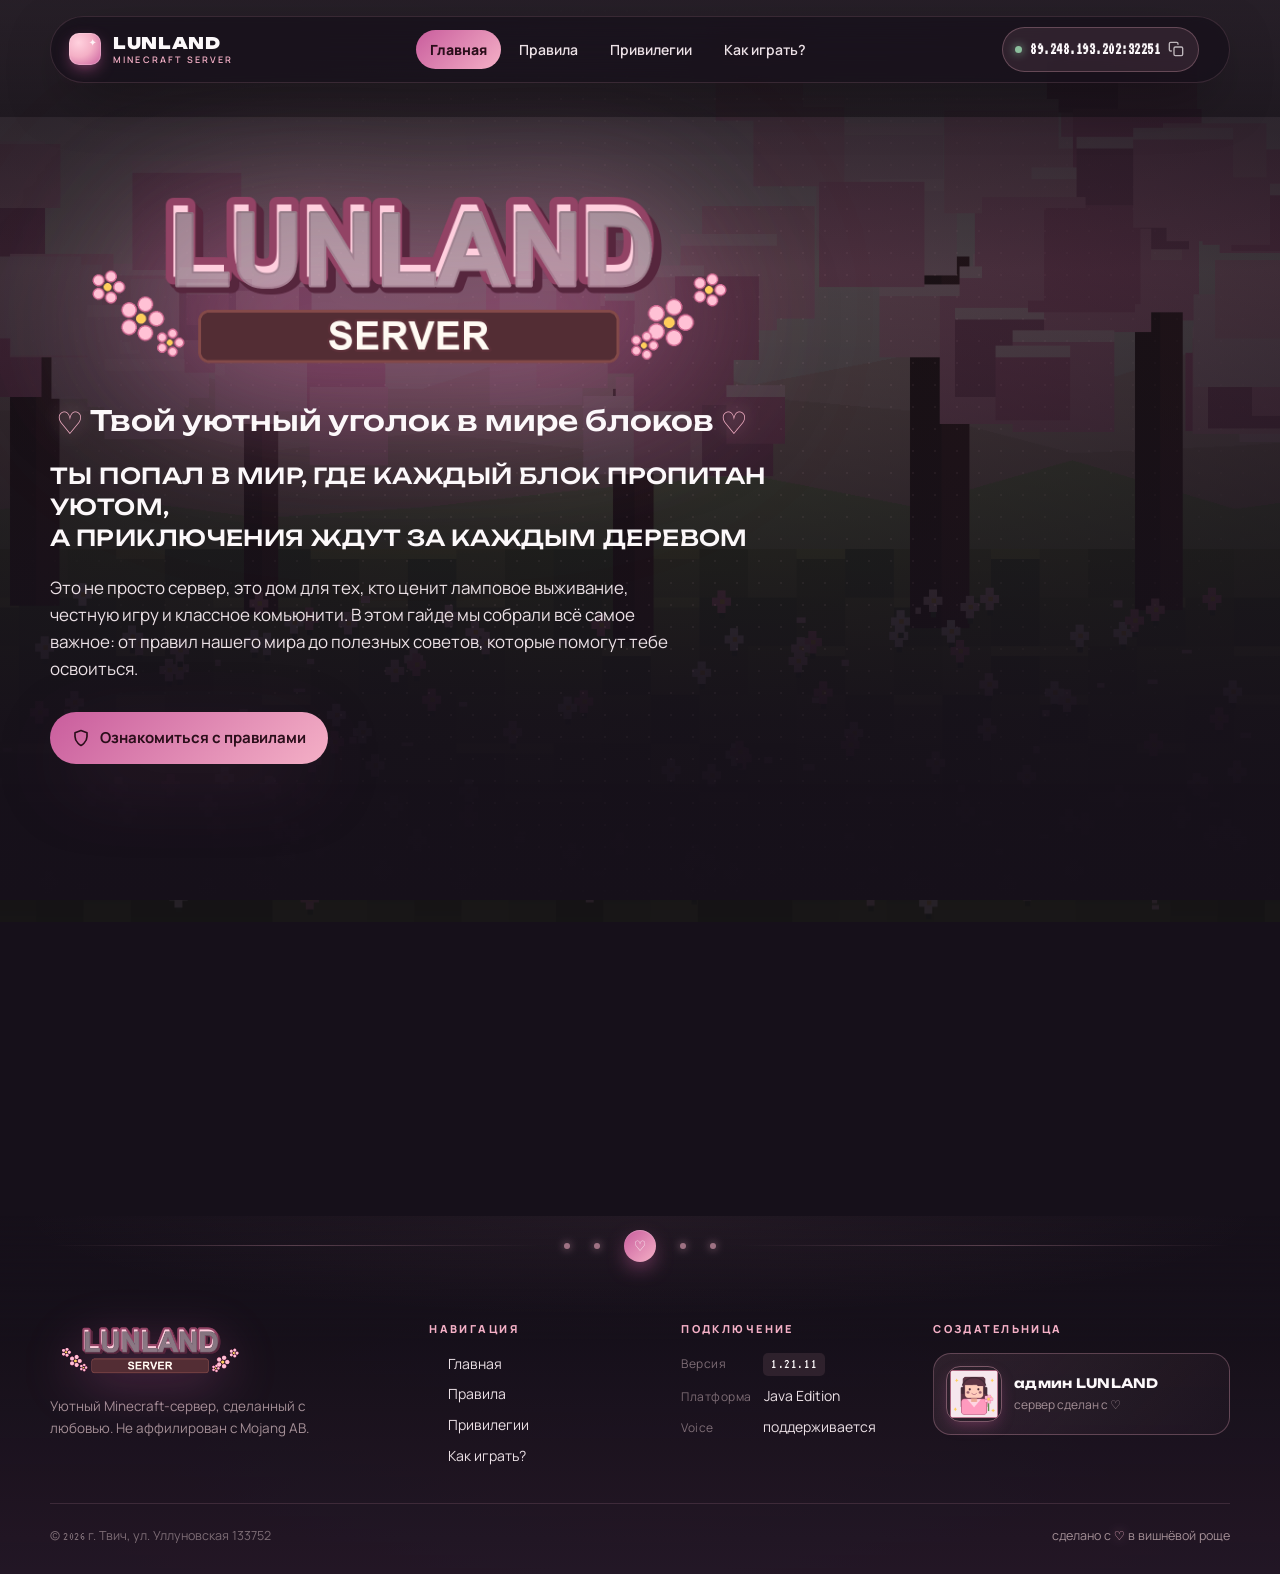
==== index.html @ 80e6e3f9 "Initial commit: LUNLAND landing (cozy cherry-grove redesign) 4 pages with verbatim text from https:/" ====
<!doctype html>
<html lang="ru">
<head>
  <meta charset="utf-8" />
  <meta name="viewport" content="width=device-width, initial-scale=1, viewport-fit=cover" />
  <meta name="theme-color" content="#16101a" />
  <title>LUNLAND — твой уютный уголок в мире блоков</title>
  <meta name="description" content="LUNLAND MINECRAFT SERVER. Ламповое выживание, IP 89.248.193.202:32251, стоимость проходки 99 руб/мес." />

  <link rel="preconnect" href="https://fonts.googleapis.com" />
  <link rel="preconnect" href="https://fonts.gstatic.com" crossorigin />
  <link href="https://fonts.googleapis.com/css2?family=Manrope:wght@400;500;600;700;800&family=Unbounded:wght@500;700;900&family=VT323&display=swap" rel="stylesheet" />
  <link rel="icon" type="image/png" href="./assets/logo.png" />
  <link rel="stylesheet" href="./styles.css" />
</head>

<body class="page-home">
  <div class="bg-decor" aria-hidden="true">
    <span class="glow glow-1"></span>
    <span class="glow glow-2"></span>
    <span class="glow glow-3"></span>
  </div>
  <div class="petals" id="petals" aria-hidden="true"></div>

  <header class="site-header" data-header>
    <a class="brand" href="./index.html" aria-label="LUNLAND">
      <span class="brand-mark"></span>
      <span class="brand-word">LUNLAND<small>minecraft server</small></span>
    </a>

    <nav class="main-nav" data-nav>
      <a href="./index.html" class="is-active">Главная</a>
      <a href="./rules.html">Правила</a>
      <a href="./privileges.html">Привилегии</a>
      <a href="./kak-zajti.html">Как играть?</a>
    </nav>

    <button class="header-ip" type="button" data-copy-ip aria-label="Скопировать IP">
      <span class="dot"></span>
      <span class="ip-text">89.248.193.202:32251</span>
      <svg viewBox="0 0 24 24" width="16" height="16" fill="none" stroke="currentColor" stroke-width="2" stroke-linecap="round" stroke-linejoin="round"><rect x="9" y="9" width="13" height="13" rx="2"/><path d="M5 15H4a2 2 0 0 1-2-2V4a2 2 0 0 1 2-2h9a2 2 0 0 1 2 2v1"/></svg>
    </button>

    <button class="menu-toggle" type="button" data-menu-toggle aria-label="Меню" aria-expanded="false">
      <svg viewBox="0 0 24 24" width="22" height="22" fill="none" stroke="currentColor" stroke-width="2" stroke-linecap="round"><path d="M4 7h16M4 12h16M4 17h16"/></svg>
    </button>
  </header>

  <main>
    <section class="hero">
      <div class="hero-bg" aria-hidden="true">
        <img src="./assets/hero-cherry.png" alt="" />
        <div class="hero-vignette"></div>
      </div>

      <div class="hero-content">
        <h1 class="hero-title reveal">
          <img src="./assets/logo.png" alt="LUNLAND MINECRAFT SERVER" class="logo-art" />
          <span class="sr-only">LUNLAND MINECRAFT SERVER</span>
        </h1>

        <p class="hero-tagline reveal" data-delay="120">
          <span class="heart">♡</span>Твой уютный уголок в мире блоков<span class="heart">♡</span>
        </p>

        <p class="hero-claim reveal" data-delay="200">
          Ты попал в мир, где каждый блок пропитан уютом,<br />
          а приключения ждут за каждым деревом
        </p>

        <p class="hero-lead reveal" data-delay="280">
          Это не просто сервер, это дом для тех, кто ценит ламповое выживание,
          честную игру и классное комьюнити. В этом гайде мы собрали всё самое важное:
          от правил нашего мира до полезных советов, которые помогут тебе освоиться.
        </p>

        <div class="hero-actions reveal" data-delay="360">
          <a class="btn btn-primary" href="./rules.html">
            <svg viewBox="0 0 24 24" width="18" height="18" fill="none" stroke="currentColor" stroke-width="2.2" stroke-linecap="round" stroke-linejoin="round"><path d="M12 22s8-4 8-12V5l-8-3-8 3v5c0 8 8 12 8 12z"/></svg>
            <span>Ознакомиться с правилами</span>
          </a>
        </div>
      </div>

    </section>

    <section class="strip-section" id="strip">
      <div class="server-strip reveal">
        <article class="online-cell">
          <span class="strip-label"><span class="status-dot"></span>Сейчас онлайн</span>
          <strong><span data-online class="pixel">—</span><em> / 80</em></strong>
        </article>
        <article>
          <span class="strip-label">Версия</span>
          <strong class="pixel">1.21.11</strong>
        </article>
        <article>
          <span class="strip-label">Стоимость проходки</span>
          <strong><span class="pixel">99 руб</span><em> / мес.</em></strong>
        </article>
        <article>
          <span class="strip-label">Voice-chat</span>
          <strong>поддерживается</strong>
        </article>
      </div>
    </section>
  </main>

  <footer class="site-footer rich-footer">
    <div class="footer-divider" aria-hidden="true">
      <span class="petal-dot"></span>
      <span class="petal-dot"></span>
      <span class="petal-dot middle">♡</span>
      <span class="petal-dot"></span>
      <span class="petal-dot"></span>
    </div>
    <div class="footer-grid-cozy">
      <div class="footer-col-brand">
        <img src="./assets/logo.png" alt="LUNLAND" class="footer-logo" />
        <p class="footer-tagline">Уютный Minecraft-сервер, сделанный с любовью. Не аффилирован с Mojang AB.</p>
      </div>

      <div class="footer-col">
        <h4>Навигация</h4>
        <ul>
          <li><a href="./index.html">Главная</a></li>
          <li><a href="./rules.html">Правила</a></li>
          <li><a href="./privileges.html">Привилегии</a></li>
          <li><a href="./kak-zajti.html">Как играть?</a></li>
        </ul>
      </div>

      <div class="footer-col">
        <h4>Подключение</h4>
        <ul>
          <li><span>Версия</span> <code class="pixel">1.21.11</code></li>
          <li><span>Платформа</span> Java Edition</li>
          <li><span>Voice</span> поддерживается</li>
        </ul>
      </div>

      <div class="footer-col footer-col-credits">
        <h4>Создательница</h4>
        <div class="creator-card">
          <img src="./assets/admin-avatar.png" alt="" />
          <div>
            <strong>админ LUNLAND</strong>
            <em>сервер сделан с ♡</em>
          </div>
        </div>
      </div>
    </div>

    <div class="footer-bottom-cozy">
      <span>© <span class="pixel">2026</span> г. Твич, ул. Уллуновская 133752</span>
      <span class="footer-tag">сделано с <span class="heart">♡</span> в&nbsp;вишнёвой&nbsp;роще</span>
    </div>
  </footer>

  <div class="toast" role="status" aria-live="polite" data-toast>
    <span class="toast-ico">♡</span>
    <span class="toast-text">IP скопирован — приятной игры!</span>
  </div>

  <script src="./app.js" defer></script>
</body>
</html>
---- styles.css ----
/* ================================================================
   LUNLAND · cozy cherry-grove theme
   ================================================================ */

:root {
  color-scheme: dark;

  /* core surfaces */
  --bg: #16101a;
  --bg-2: #1d1622;
  --surface: #251a26;
  --surface-2: #2e1f30;
  --surface-3: #3a2738;
  --line: rgba(244, 176, 198, 0.14);
  --line-strong: rgba(244, 176, 198, 0.28);

  /* pinks */
  --pink: #f4b0c6;        /* cherry leaf */
  --pink-soft: #ffd1de;
  --pink-glow: #ffb7d5;
  --pink-deep: #c95d9d;   /* CTA */
  --pink-deep-2: #a64880;
  --wine: #5b2a3a;        /* dark contrast outlines */
  --wine-2: #3d1c28;

  /* accents */
  --gold: #e4be85;
  --mint: #8cbf9d;
  --lilac: #b8a0c9;

  /* text */
  --text: #fcf8fa;
  --text-2: #ece1e6;
  --muted: #a59097;
  --muted-2: #7d6c75;

  /* radii & shadow */
  --radius: 18px;
  --radius-lg: 26px;
  --radius-pill: 999px;
  --shadow-card: 0 18px 60px -20px rgba(0, 0, 0, 0.6), 0 1px 0 rgba(255, 255, 255, 0.04) inset;
  --shadow-pink: 0 22px 80px -22px rgba(201, 93, 157, 0.55);

  /* layout */
  --content: min(1180px, calc(100vw - 40px));

  --ease: cubic-bezier(0.22, 1, 0.36, 1);
}

/* ---------- reset ---------- */
*, *::before, *::after { box-sizing: border-box; }
html, body { margin: 0; }
html { scroll-behavior: smooth; }
body {
  background: var(--bg);
  color: var(--text);
  font-family: 'Manrope', 'Inter', system-ui, -apple-system, BlinkMacSystemFont, 'Segoe UI', sans-serif;
  font-size: 16px;
  line-height: 1.55;
  -webkit-font-smoothing: antialiased;
  text-rendering: optimizeLegibility;
  overflow-x: hidden;
  min-height: 100vh;
  position: relative;
  display: flex;
  flex-direction: column;
  background-image:
    radial-gradient(900px 600px at 12% -8%, rgba(244, 176, 198, 0.12), transparent 60%),
    radial-gradient(700px 500px at 92% 8%, rgba(201, 93, 157, 0.12), transparent 60%),
    radial-gradient(900px 700px at 50% 110%, rgba(184, 160, 201, 0.10), transparent 65%);
}
body > main { flex: 1 0 auto; }
.site-footer { margin-top: auto; }
img { display: block; max-width: 100%; }
a { color: inherit; text-decoration: none; }
button { font: inherit; color: inherit; background: none; border: 0; cursor: pointer; -webkit-tap-highlight-color: transparent; }
code { font-family: 'VT323', ui-monospace, 'Cascadia Code', monospace; font-size: 1.05em; letter-spacing: 0.02em; }
ul { list-style: none; padding: 0; margin: 0; }
.sr-only { position: absolute; width: 1px; height: 1px; padding: 0; margin: -1px; overflow: hidden; clip: rect(0,0,0,0); white-space: nowrap; border: 0; }

::selection { background: var(--pink-deep); color: #fff; }

/* ---------- typography ---------- */
.pixel { font-family: 'VT323', ui-monospace, monospace; letter-spacing: 0.04em; }

h1, h2, h3, h4 {
  font-family: 'Unbounded', 'Manrope', sans-serif;
  font-weight: 700;
  letter-spacing: -0.01em;
  margin: 0;
  color: var(--text);
}
h2 { font-size: clamp(28px, 3.6vw, 46px); line-height: 1.05; }
h3 { font-size: 20px; line-height: 1.2; }
p { margin: 0; color: var(--text-2); }
.section-sub { color: var(--muted); margin-top: 12px; max-width: 60ch; }

.eyebrow {
  display: inline-flex;
  align-items: center;
  gap: 8px;
  font-size: 12px;
  font-weight: 700;
  letter-spacing: 0.18em;
  text-transform: uppercase;
  color: var(--pink);
  margin: 0 0 14px;
}
.eyebrow .dot {
  width: 7px; height: 7px; border-radius: 50%;
  background: var(--mint); box-shadow: 0 0 12px var(--mint);
}
.eyebrow strong { color: var(--text); font-weight: 800; }

.btn-link {
  display: inline-flex; align-items: center; gap: 6px;
  color: var(--pink);
  font-weight: 700;
  font-size: 14px;
  padding: 8px 0;
  border-bottom: 1px dashed transparent;
  transition: color 160ms var(--ease), border-color 160ms var(--ease);
}
.btn-link:hover { color: var(--pink-soft); border-bottom-color: var(--pink); }

/* ---------- decorative bg ---------- */
.bg-decor { position: fixed; inset: 0; z-index: -1; overflow: hidden; pointer-events: none; }

/* Petals layer — above hero-bg, decorative; doesn't block clicks */
.petals {
  position: fixed;
  inset: 0;
  z-index: 1;
  overflow: hidden;
  pointer-events: none;
}
.hero-content { position: relative; z-index: 3; }
.scroll-hint, .scroll-hint-arrow, .scroll-hint-text { display: none !important; }
.glow {
  position: absolute;
  border-radius: 50%;
  filter: blur(120px);
  opacity: 0.55;
  animation: drift 22s ease-in-out infinite;
}
.glow-1 { width: 540px; height: 540px; top: -160px; left: -120px; background: radial-gradient(circle, var(--pink-glow), transparent 60%); }
.glow-2 { width: 620px; height: 620px; top: 32%; right: -200px; background: radial-gradient(circle, var(--pink-deep), transparent 60%); animation-duration: 28s; animation-delay: -8s; }
.glow-3 { width: 700px; height: 700px; bottom: -260px; left: 30%; background: radial-gradient(circle, var(--lilac), transparent 60%); opacity: 0.42; animation-duration: 32s; animation-delay: -14s; }

@keyframes drift {
  0%, 100% { transform: translate(0, 0) scale(1); }
  50% { transform: translate(60px, -40px) scale(1.08); }
}

.petals { position: absolute; inset: 0; }
.petal {
  position: absolute;
  width: 12px; height: 12px;
  border-radius: 14px 2px 14px 2px;
  opacity: 0;
  animation: fall var(--dur, 12s) linear infinite;
  filter: drop-shadow(0 4px 6px rgba(201, 93, 157, 0.25));
  will-change: transform, opacity;
}
.petal-1 { background: linear-gradient(135deg, #ffd1de, #f4b0c6 55%, #c95d9d); }
.petal-2 { background: linear-gradient(135deg, #fff5f7, #ffd1de 55%, #f4b0c6); }
.petal-3 { background: linear-gradient(135deg, #f0e5ff, #b8a0c9 55%, #6a4882); filter: drop-shadow(0 4px 6px rgba(184, 160, 201, 0.3)); }
.petal-4 { background: linear-gradient(135deg, #ffe6f0, #ffb7d5 55%, #d44c92); }
@keyframes fall {
  0%   { transform: translate(0, -10vh) rotate(0deg); opacity: 0; }
  10%  { opacity: 0.85; }
  90%  { opacity: 0.85; }
  100% { transform: translate(var(--sway, 60px), 110vh) rotate(var(--rot, 720deg)); opacity: 0; }
}

/* === sparkle stars (floating) === */
.sparkle {
  position: absolute;
  pointer-events: none;
  color: #ffe9f0;
  text-shadow: 0 0 12px #ffb7d5, 0 0 24px rgba(255, 183, 213, 0.6);
  animation: sparkle-twinkle var(--dur, 2.4s) ease-in-out infinite;
  z-index: 1;
  opacity: 0;
  font-weight: 700;
}
@keyframes sparkle-twinkle {
  0%, 100% { opacity: 0; transform: scale(0.5) rotate(0); }
  50%      { opacity: 0.95; transform: scale(1.15) rotate(180deg); }
}

/* === heart burst (on copy IP) === */
.burst-heart {
  position: fixed;
  z-index: 200;
  pointer-events: none;
  color: var(--pink);
  text-shadow: 0 0 14px var(--pink-glow), 0 0 28px rgba(255, 183, 213, 0.5);
  animation: heart-burst 1.1s var(--ease) forwards;
  --tx: 0; --ty: 0; --rot: 0deg; --scale: 1;
  will-change: transform, opacity;
}
@keyframes heart-burst {
  0%   { transform: translate(0, 0) scale(0.3) rotate(0); opacity: 0; }
  15%  { opacity: 1; transform: translate(calc(var(--tx) * 0.15), calc(var(--ty) * 0.15)) scale(var(--scale)) rotate(calc(var(--rot) * 0.15)); }
  100% { transform: translate(var(--tx), var(--ty)) scale(calc(var(--scale) * 0.5)) rotate(var(--rot)); opacity: 0; }
}

/* ---------- shared button ---------- */
.btn {
  position: relative;
  display: inline-flex;
  align-items: center;
  gap: 10px;
  padding: 14px 22px;
  border-radius: var(--radius-pill);
  font-weight: 700;
  font-size: 15px;
  transition: transform 240ms var(--ease), background 200ms var(--ease), box-shadow 240ms var(--ease), border-color 200ms var(--ease);
  white-space: nowrap;
  isolation: isolate;
}
.btn svg { flex: 0 0 auto; }
.btn:hover { transform: translateY(-1px); }
.btn:active { transform: translateY(0); }

.btn-primary {
  background: linear-gradient(135deg, var(--pink-deep) 0%, var(--pink) 100%);
  color: #2a0e1a;
  box-shadow: var(--shadow-pink);
}
.btn-primary::after {
  content: ''; position: absolute; inset: 0; border-radius: inherit;
  background: linear-gradient(135deg, var(--pink) 0%, var(--pink-soft) 100%);
  opacity: 0; transition: opacity 240ms var(--ease); z-index: -1;
}
.btn-primary:hover::after { opacity: 1; }
.btn-primary .btn-ip {
  font-family: 'VT323', monospace;
  font-style: normal;
  color: rgba(42, 14, 26, 0.7);
  font-size: 14px;
  padding-left: 10px;
  margin-left: 4px;
  border-left: 1px solid rgba(42, 14, 26, 0.3);
}

.btn-soft {
  background: rgba(244, 176, 198, 0.10);
  border: 1px solid var(--line-strong);
  color: var(--text);
  backdrop-filter: blur(8px);
}
.btn-soft:hover { background: rgba(244, 176, 198, 0.16); border-color: var(--pink); }

.btn-ghost {
  background: rgba(255, 255, 255, 0.02);
  border: 1px solid var(--line);
  color: var(--text-2);
}
.btn-ghost:hover { border-color: var(--pink); color: var(--text); }

.btn-pill {
  display: inline-flex; align-items: center; gap: 8px;
  padding: 10px 16px;
  border-radius: var(--radius-pill);
  background: rgba(244, 176, 198, 0.12);
  border: 1px solid var(--line-strong);
  color: var(--text);
  font-weight: 700;
  font-size: 13px;
  transition: all 200ms var(--ease);
}
.btn-pill:hover { background: rgba(244, 176, 198, 0.2); transform: translateY(-1px); }
.btn-pill svg { color: var(--pink); }

/* ---------- header ---------- */
.site-header {
  position: fixed;
  top: 16px; left: 50%; transform: translateX(-50%);
  z-index: 50;
  width: calc(100vw - 32px);
  max-width: var(--content);
  display: grid;
  grid-template-columns: auto 1fr auto auto;
  align-items: center;
  gap: 18px;
  padding: 10px 12px 10px 18px;
  background: rgba(22, 16, 26, 0.72);
  border: 1px solid var(--line);
  border-radius: var(--radius-pill);
  backdrop-filter: blur(18px) saturate(140%);
  box-shadow: 0 20px 60px -20px rgba(0, 0, 0, 0.6);
}
.brand {
  display: flex; align-items: center; gap: 12px;
  min-height: 40px;
}
.brand-mark {
  width: 32px; height: 32px; border-radius: 10px;
  background:
    radial-gradient(circle at 30% 30%, var(--pink-soft) 0%, var(--pink) 45%, var(--pink-deep) 100%);
  box-shadow: 0 6px 18px -6px var(--pink-deep), inset 0 0 0 1px rgba(255, 255, 255, 0.2);
  position: relative;
}
.brand-mark::after {
  content: '✦'; position: absolute; top: 2px; right: 4px;
  font-size: 10px; color: rgba(255, 255, 255, 0.85);
}
.brand-word {
  display: flex; flex-direction: column; line-height: 1;
  font-family: 'Unbounded', sans-serif;
  font-weight: 900;
  font-size: 16px;
  letter-spacing: 0.04em;
}
.brand-word small {
  font-family: 'Manrope', sans-serif;
  font-weight: 600;
  font-size: 9px;
  letter-spacing: 0.24em;
  text-transform: uppercase;
  color: var(--pink);
  margin-top: 4px;
}

.main-nav {
  display: flex; align-items: center; justify-content: center;
  gap: 4px;
}
.main-nav a {
  padding: 9px 14px;
  font-size: 14px;
  font-weight: 600;
  color: var(--text-2);
  border-radius: var(--radius-pill);
  transition: all 160ms var(--ease);
  position: relative;
}
.main-nav a:hover { color: var(--text); background: rgba(244, 176, 198, 0.10); }

.header-ip {
  display: inline-flex; align-items: center; gap: 8px;
  padding: 9px 14px 9px 12px;
  border-radius: var(--radius-pill);
  background: rgba(244, 176, 198, 0.10);
  border: 1px solid var(--line-strong);
  font-size: 13px;
  font-weight: 700;
  color: var(--text);
  transition: all 180ms var(--ease);
}
.header-ip:hover { background: rgba(244, 176, 198, 0.16); border-color: var(--pink); }
.header-ip .dot {
  width: 7px; height: 7px; border-radius: 50%; background: var(--mint);
  box-shadow: 0 0 10px var(--mint);
}
.header-ip .ip-text { font-family: 'VT323', monospace; font-size: 16px; letter-spacing: 0.03em; }
.header-ip svg { opacity: 0.7; }

.menu-toggle {
  display: none;
  align-items: center; justify-content: center;
  width: 40px; height: 40px;
  border-radius: 50%;
  background: rgba(244, 176, 198, 0.10);
  border: 1px solid var(--line-strong);
  color: var(--text);
}

/* ---------- hero ---------- */
.hero {
  position: relative;
  padding: 132px 0 80px;
  min-height: max(640px, 78vh);
  display: flex; align-items: center;
  overflow: hidden;
}
body.page-home .hero { min-height: 100vh; padding-bottom: 110px; }

/* server-strip pulled out into its own section on home */
.strip-section {
  width: var(--content);
  margin: 0 auto;
  padding: 60px 0 80px;
}
.strip-section .server-strip { margin-top: 0; }

/* scroll hint at hero bottom (home only) */
.scroll-hint {
  position: absolute;
  bottom: 28px; left: 50%; transform: translateX(-50%);
  display: inline-flex; flex-direction: column; align-items: center; gap: 8px;
  color: var(--pink-soft);
  font-size: 11px;
  font-weight: 700;
  letter-spacing: 0.22em;
  text-transform: uppercase;
  text-shadow: 0 0 12px rgba(255, 183, 213, 0.5);
  opacity: 0.85;
  animation: scroll-hint-pulse 2.4s ease-in-out infinite;
  z-index: 3;
  text-decoration: none;
  transition: opacity 200ms var(--ease), transform 200ms var(--ease);
}
.scroll-hint:hover { opacity: 1; transform: translateX(-50%) translateY(-2px); }
.scroll-hint .heart { color: var(--pink); }
.scroll-hint-arrow {
  display: inline-flex; align-items: center; justify-content: center;
  width: 32px; height: 32px;
  border-radius: 50%;
  background: rgba(244, 176, 198, 0.12);
  border: 1px solid var(--line-strong);
  backdrop-filter: blur(8px);
  animation: scroll-bounce 1.6s ease-in-out infinite;
}
@keyframes scroll-hint-pulse {
  0%, 100% { opacity: 0.7; }
  50% { opacity: 1; }
}
@keyframes scroll-bounce {
  0%, 100% { transform: translateY(0); }
  50% { transform: translateY(6px); }
}
.hero-bg {
  position: absolute;
  inset: 0;
  z-index: 0;
}
.hero-bg img {
  width: 100%; height: 100%; object-fit: cover;
  filter: saturate(1.1) brightness(0.45) blur(0.5px);
  transform: scale(1.08);
}
.hero-vignette {
  position: absolute; inset: 0;
  background:
    linear-gradient(180deg, rgba(22, 16, 26, 0.55) 0%, rgba(22, 16, 26, 0.2) 30%, rgba(22, 16, 26, 0.9) 80%, var(--bg) 100%),
    radial-gradient(70% 50% at 50% 50%, transparent 0%, rgba(22, 16, 26, 0.55) 100%);
}
.hero::after {
  content: '';
  position: absolute; inset: 0;
  background-image: radial-gradient(circle, rgba(255, 209, 222, 0.16) 1px, transparent 1px);
  background-size: 22px 22px;
  opacity: 0.35;
  pointer-events: none;
  mask-image: radial-gradient(ellipse at center, black 30%, transparent 75%);
  -webkit-mask-image: radial-gradient(ellipse at center, black 30%, transparent 75%);
}
.hero-content {
  position: relative; z-index: 1;
  margin: 0 auto;
  width: var(--content);
  display: flex; flex-direction: column;
  align-items: flex-start;
}

.hero .eyebrow {
  background: rgba(22, 16, 26, 0.6);
  border: 1px solid var(--line-strong);
  padding: 8px 14px;
  border-radius: var(--radius-pill);
  backdrop-filter: blur(8px);
}

.hero-title {
  margin: 12px 0 0;
  max-width: 800px;
}
.logo-art {
  width: clamp(280px, 56vw, 720px);
  height: auto;
  filter: drop-shadow(0 30px 60px rgba(201, 93, 157, 0.55)) drop-shadow(0 0 80px rgba(255, 183, 213, 0.25));
  animation: logo-float 6s ease-in-out infinite;
}
@keyframes logo-float {
  0%, 100% { transform: translateY(0) rotate(-0.4deg); }
  50% { transform: translateY(-6px) rotate(0.4deg); }
}
.hero-tagline {
  font-family: 'Unbounded', sans-serif;
  font-weight: 500;
  font-size: clamp(18px, 2.4vw, 28px);
  color: var(--text);
  margin-top: 8px;
  letter-spacing: 0;
  line-height: 1.3;
}
.hero-tagline .heart { display: inline-block; margin: 0 6px; vertical-align: middle; }
.hero-tagline .heart {
  color: var(--pink);
  font-size: 1.1em;
  text-shadow: 0 0 18px var(--pink-glow);
  animation: pulse-heart 2.4s ease-in-out infinite;
}
@keyframes pulse-heart {
  0%, 100% { transform: scale(1); opacity: 1; }
  50% { transform: scale(1.15); opacity: 0.85; }
}
.hero-lead {
  margin-top: 20px;
  max-width: 620px;
  font-size: 17px;
  color: var(--text-2);
  line-height: 1.6;
}

.hero-actions {
  display: flex; flex-wrap: wrap; gap: 12px;
  margin-top: 30px;
}

.server-strip {
  display: grid; grid-template-columns: repeat(4, 1fr);
  gap: 1px;
  width: 100%;
  margin-top: 40px;
  background: var(--line);
  border: 1px solid var(--line);
  border-radius: var(--radius);
  overflow: hidden;
  box-shadow: var(--shadow-card);
}
.server-strip article {
  background: rgba(22, 16, 26, 0.72);
  padding: 22px 24px;
  backdrop-filter: blur(18px);
  min-height: 100px;
}
.strip-label {
  display: block;
  font-size: 11px; font-weight: 800;
  letter-spacing: 0.18em;
  text-transform: uppercase;
  color: var(--muted);
  margin-bottom: 8px;
}
.server-strip strong {
  font-family: 'Unbounded', sans-serif;
  font-size: clamp(18px, 2vw, 24px);
  font-weight: 700;
  letter-spacing: -0.01em;
  display: block;
}
.server-strip em { font-style: normal; color: var(--muted); font-weight: 500; font-size: 0.7em; }

/* ---------- section base ---------- */
.section {
  position: relative;
  width: var(--content);
  margin: 0 auto;
  padding: 96px 0;
}
.section-head { max-width: 720px; margin-bottom: 44px; }
.section-head.split {
  display: flex; align-items: flex-end; justify-content: space-between;
  gap: 24px;
  max-width: none;
}
.section-link {
  display: inline-flex; align-items: center; gap: 8px;
  font-weight: 700;
  color: var(--pink);
  font-size: 14px;
  padding-bottom: 4px;
}
.section-link:hover { color: var(--pink-soft); }

/* ---------- about (Lunna) ---------- */
.about-grid {
  display: grid;
  grid-template-columns: 320px 1fr;
  gap: 56px;
  align-items: center;
}
.about-card {
  position: relative;
  background: linear-gradient(180deg, rgba(244, 176, 198, 0.10), rgba(244, 176, 198, 0.02));
  border: 1px solid var(--line-strong);
  border-radius: var(--radius-lg);
  padding: 24px;
  box-shadow: var(--shadow-card);
}
.avatar-frame {
  position: relative;
  border-radius: var(--radius);
  overflow: hidden;
  background: radial-gradient(circle at 30% 20%, var(--pink-soft), var(--pink) 70%);
  aspect-ratio: 1;
}
.avatar-frame img { width: 100%; height: 100%; object-fit: cover; }
.avatar-spark {
  position: absolute;
  color: var(--gold);
  font-size: 22px;
  text-shadow: 0 0 12px var(--gold);
  animation: twinkle 2.2s ease-in-out infinite;
}
.spark-1 { top: 8%; right: 10%; animation-delay: 0s; }
.spark-2 { bottom: 14%; left: 8%; animation-delay: 0.6s; font-size: 18px; }
.spark-3 { top: 38%; left: 6%; animation-delay: 1.2s; font-size: 14px; }
@keyframes twinkle {
  0%, 100% { opacity: 0.3; transform: scale(0.8); }
  50% { opacity: 1; transform: scale(1.1); }
}
.avatar-status {
  display: inline-flex; align-items: center; gap: 8px;
  margin-top: 18px;
  padding: 8px 14px;
  border-radius: var(--radius-pill);
  background: rgba(140, 191, 157, 0.14);
  border: 1px solid rgba(140, 191, 157, 0.3);
  color: var(--mint);
  font-size: 13px;
  font-weight: 700;
}
.avatar-status .dot {
  width: 8px; height: 8px; border-radius: 50%; background: var(--mint);
  box-shadow: 0 0 12px var(--mint);
  animation: pulse-dot 2s ease-in-out infinite;
}
@keyframes pulse-dot {
  0%, 100% { box-shadow: 0 0 12px var(--mint); }
  50% { box-shadow: 0 0 24px var(--mint); }
}

.about-copy h2 em {
  font-style: normal;
  color: var(--pink);
  text-shadow: 0 0 32px rgba(244, 176, 198, 0.4);
}
.about-lead { color: var(--text-2); margin-top: 20px; font-size: 17px; max-width: 56ch; }

.about-facts {
  display: grid; gap: 14px;
  margin-top: 28px;
}
.about-facts li {
  display: flex; align-items: center; gap: 16px;
  padding: 14px 18px;
  background: rgba(244, 176, 198, 0.06);
  border: 1px solid var(--line);
  border-radius: var(--radius);
  transition: all 200ms var(--ease);
}
.about-facts li:hover { background: rgba(244, 176, 198, 0.10); transform: translateX(4px); }
.fact-ico {
  display: inline-flex; align-items: center; justify-content: center;
  width: 40px; height: 40px;
  border-radius: 12px;
  background: color-mix(in srgb, var(--c) 16%, transparent);
  color: var(--c);
  font-size: 20px;
  flex: 0 0 auto;
}
.about-facts strong {
  display: block;
  font-family: 'Unbounded', sans-serif;
  font-size: 13px;
  font-weight: 700;
}
.about-facts em { font-style: normal; color: var(--muted); font-size: 14px; }

.about-actions {
  display: flex; align-items: center; gap: 20px; flex-wrap: wrap;
  margin-top: 28px;
}

/* ---------- features ---------- */
.feature-grid {
  display: grid; grid-template-columns: repeat(4, 1fr); gap: 18px;
}
.feature-card {
  position: relative;
  padding: 28px 24px;
  background: linear-gradient(180deg, rgba(244, 176, 198, 0.06), rgba(244, 176, 198, 0.02));
  border: 1px solid var(--line);
  border-radius: var(--radius-lg);
  transition: all 280ms var(--ease);
  overflow: hidden;
}
.feature-card::before {
  content: '';
  position: absolute; inset: 0;
  background: radial-gradient(circle at top, var(--pink-glow), transparent 60%);
  opacity: 0;
  transition: opacity 300ms var(--ease);
}
.feature-card:hover {
  transform: translateY(-6px);
  border-color: var(--pink);
  box-shadow: 0 30px 80px -30px rgba(201, 93, 157, 0.5);
}
.feature-card:hover::before { opacity: 0.08; }
.feature-card > * { position: relative; z-index: 1; }
.feature-ico {
  display: inline-flex; align-items: center; justify-content: center;
  width: 56px; height: 56px;
  border-radius: 18px;
  margin-bottom: 20px;
}
.feature-ico[data-tone="pink"]  { background: rgba(244, 176, 198, 0.16); color: var(--pink); }
.feature-ico[data-tone="mint"]  { background: rgba(140, 191, 157, 0.14); color: var(--mint); }
.feature-ico[data-tone="gold"]  { background: rgba(228, 190, 133, 0.14); color: var(--gold); }
.feature-ico[data-tone="lilac"] { background: rgba(184, 160, 201, 0.16); color: var(--lilac); }
.feature-card p { color: var(--muted); margin-top: 10px; font-size: 14px; line-height: 1.6; }

/* ---------- tiers ---------- */
.tier-grid {
  display: grid; grid-template-columns: repeat(3, 1fr); gap: 20px;
  align-items: stretch;
}
.tier-card {
  position: relative;
  padding: 28px 26px;
  background: rgba(22, 16, 26, 0.55);
  backdrop-filter: blur(14px);
  border: 1px solid rgba(244, 176, 198, 0.22);
  border-radius: var(--radius-lg);
  display: flex; flex-direction: column;
  transition: all 320ms var(--ease);
  overflow: hidden;
  box-shadow: 0 1px 0 rgba(255, 255, 255, 0.04) inset, 0 12px 40px -22px rgba(0, 0, 0, 0.6);
}
.tier-card::before {
  content: '';
  position: absolute; top: 0; left: 0; right: 0; height: 3px;
  background: var(--tone, var(--pink));
  opacity: 0.85;
}
.tier-card.tone-petal { --tone: var(--pink-soft); }
.tier-card.tone-blossom { --tone: var(--pink-deep); }
.tier-card.tone-cherry { --tone: var(--lilac); }

.tier-card {
  transform: perspective(1000px) rotateX(var(--tilt-x, 0deg)) rotateY(var(--tilt-y, 0deg));
  transform-style: preserve-3d;
}
.tier-card:hover {
  transform: perspective(1000px) rotateX(var(--tilt-x, 0deg)) rotateY(var(--tilt-y, 0deg)) translateY(-6px);
  border-color: rgba(244, 176, 198, 0.45);
  box-shadow: 0 1px 0 rgba(255, 255, 255, 0.06) inset, 0 24px 60px -24px rgba(201, 93, 157, 0.45);
}
.tier-card > * { position: relative; z-index: 2; }
.tier-card::before { z-index: 2; }
.tier-card::after {
  content: '';
  position: absolute; inset: 0;
  background: radial-gradient(420px circle at var(--shimmer-x, 50%) var(--shimmer-y, 50%), rgba(255, 209, 222, 0.18), transparent 60%);
  opacity: 0;
  transition: opacity 220ms var(--ease);
  pointer-events: none;
  border-radius: inherit;
  z-index: 1;
}
.tier-card:hover::after { opacity: 1; }
.tier-card.is-featured {
  background: linear-gradient(180deg, #ff7ab8 0%, #d44c92 50%, #a83777 100%);
  border: 3px solid rgba(255, 183, 213, 0.65);
  color: #1a0a12;
  transform: perspective(1000px) rotateX(var(--tilt-x, 0deg)) rotateY(var(--tilt-y, 0deg)) translateY(-18px) scale(1.04);
  box-shadow: 0 30px 80px -20px rgba(201, 93, 157, 0.6), 0 0 0 4px rgba(255, 183, 213, 0.12);
}
.tier-card.is-featured::before { display: none; }
.tier-card.is-featured:hover {
  transform: perspective(1000px) rotateX(var(--tilt-x, 0deg)) rotateY(var(--tilt-y, 0deg)) translateY(-24px) scale(1.05);
}
.tier-card.is-featured h3 { color: #1a0a12; }
.tier-card.is-featured header p { color: rgba(26, 10, 18, 0.75); }
.tier-card.is-featured .price { color: #1a0a12; }
.tier-card.is-featured .price .pixel { color: #1a0a12; }
.tier-card.is-featured .price em { color: rgba(26, 10, 18, 0.65); }
.tier-card.is-featured li {
  background: rgba(255, 255, 255, 0.16);
  border-color: rgba(255, 255, 255, 0.28);
  color: rgba(26, 10, 18, 0.92);
}
.tier-card.is-featured li b { color: #1a0a12; }
.tier-card.is-featured li::before { background: #1a0a12; box-shadow: 0 0 8px rgba(26, 10, 18, 0.4); }
.tier-card.is-featured li code { background: rgba(26, 10, 18, 0.18); color: #1a0a12; }
.tier-card.is-featured .tier-block::after { background: linear-gradient(160deg, rgba(255, 255, 255, 0.3), transparent 50%, rgba(0, 0, 0, 0.18)); }

.tier-card .badge {
  position: absolute; top: -12px; left: 50%; transform: translateX(-50%);
  padding: 6px 14px;
  background: #ffffff;
  color: #c9197a;
  font-size: 11px; font-weight: 900;
  letter-spacing: 0.18em; text-transform: uppercase;
  border-radius: var(--radius-pill);
  box-shadow: 0 8px 24px -8px rgba(201, 25, 122, 0.5);
  border: 1px solid rgba(201, 25, 122, 0.18);
  white-space: nowrap;
  z-index: 2;
}
.tier-card.is-featured .tier-action.primary {
  background: #1a0a12;
  color: #ffd1de;
  border-color: transparent;
  box-shadow: 0 12px 30px -10px rgba(0, 0, 0, 0.6);
}
.tier-card.is-featured .tier-action.primary:hover { background: #2a0e1a; color: white; }

.tier-card header {
  display: flex; align-items: center; gap: 14px;
}
.tier-block {
  width: 52px; height: 52px;
  border-radius: 14px;
  position: relative; overflow: hidden;
  flex: 0 0 auto;
  background-color: var(--pink);
}
.tier-block::after {
  content: '';
  position: absolute; inset: 0;
  background:
    repeating-linear-gradient(45deg, rgba(255, 255, 255, 0.12) 0 4px, transparent 4px 8px),
    linear-gradient(160deg, rgba(255, 255, 255, 0.18), transparent 50%, rgba(0, 0, 0, 0.18));
}
.block-petal   { background: linear-gradient(180deg, #ffd1de 0 30%, #f4b0c6 30% 70%, #c95d9d 70% 100%); }
.block-blossom { background: linear-gradient(180deg, #ffb7d5 0 30%, #c95d9d 30% 70%, #5b2a3a 70% 100%); }
.block-cherry  { background: linear-gradient(180deg, #d4bfe1 0 30%, #b8a0c9 30% 70%, #5b2a3a 70% 100%); }

.tier-card h3 {
  font-family: 'Unbounded', sans-serif;
  font-weight: 900;
  font-size: 22px;
  letter-spacing: 0.04em;
  color: var(--text);
}
.tier-card header p { color: var(--muted); font-size: 14px; margin-top: 4px; }

.price {
  display: block;
  font-family: 'Unbounded', sans-serif;
  font-size: 36px;
  font-weight: 800;
  margin: 26px 0 22px;
  line-height: 1;
}
.price em { color: var(--muted); font-size: 16px; font-weight: 500; font-style: normal; letter-spacing: 0; }
.price .pixel { color: var(--text); }

.tier-card ul {
  display: flex; flex-direction: column; gap: 8px;
  flex: 1;
  margin-bottom: 24px;
}
.tier-card li {
  display: flex; align-items: baseline; flex-wrap: wrap;
  gap: 6px 10px;
  padding: 9px 12px 9px 22px;
  background: rgba(255, 255, 255, 0.02);
  border: 1px solid var(--line);
  border-radius: 10px;
  font-size: 13.5px;
  color: var(--text-2);
  line-height: 1.45;
  position: relative;
}
.tier-card li::before {
  content: '';
  position: absolute; left: 10px; top: 16px;
  width: 6px; height: 6px;
  background: var(--tone, var(--pink));
  border-radius: 50%;
  box-shadow: 0 0 8px var(--tone, var(--pink));
}
.tier-card li b {
  color: var(--text);
  font-weight: 700;
  white-space: nowrap;
}
.tier-card code {
  background: rgba(244, 176, 198, 0.10);
  padding: 1px 7px;
  border-radius: 6px;
  color: var(--pink);
  font-size: 14px;
}

.tier-action {
  display: flex; align-items: center; justify-content: center;
  padding: 13px;
  border-radius: var(--radius-pill);
  background: rgba(255, 255, 255, 0.06);
  border: 1px solid var(--line-strong);
  color: var(--text);
  font-weight: 700;
  font-size: 14px;
  transition: all 200ms var(--ease);
}
.tier-action:hover { background: rgba(244, 176, 198, 0.14); border-color: var(--pink); }
.tier-action.primary {
  background: linear-gradient(135deg, var(--pink-deep) 0%, var(--pink) 100%);
  color: #2a0e1a;
  border-color: transparent;
  box-shadow: var(--shadow-pink);
}
.tier-action.primary:hover { transform: translateY(-1px); }

.payment-note {
  margin-top: 28px;
  text-align: center;
  color: var(--muted);
  font-size: 14px;
}
.payment-note strong { color: var(--text); font-weight: 700; }

/* ---------- how to play ---------- */
.steps-layout {
  display: grid;
  grid-template-columns: 1fr 380px;
  gap: 24px;
  align-items: start;
}
.steps-layout > .join-card { position: sticky; top: 110px; }
.steps {
  display: grid; gap: 14px;
}
.steps li {
  display: grid; grid-template-columns: 64px 1fr;
  gap: 20px;
  padding: 22px 24px;
  background: rgba(244, 176, 198, 0.05);
  border: 1px solid var(--line);
  border-radius: var(--radius);
  transition: all 220ms var(--ease);
}
.steps li:hover { background: rgba(244, 176, 198, 0.10); border-color: var(--pink); }
.step-num {
  display: flex; align-items: center; justify-content: center;
  width: 56px; height: 56px;
  background: linear-gradient(135deg, var(--pink-deep), var(--pink));
  color: #2a0e1a;
  border-radius: 16px;
  font-family: 'Unbounded', sans-serif;
  font-weight: 900;
  font-size: 20px;
  box-shadow: 0 8px 24px -8px var(--pink-deep);
}
.steps li h3 { margin-bottom: 6px; }
.steps li p { color: var(--muted); font-size: 14px; }
.steps li code {
  background: rgba(244, 176, 198, 0.10);
  padding: 1px 7px; border-radius: 6px;
  color: var(--pink); font-size: 14px;
}

.join-card {
  position: relative;
  padding: 30px;
  background: linear-gradient(180deg, rgba(201, 93, 157, 0.16), var(--surface));
  border: 1px solid var(--pink-deep);
  border-radius: var(--radius-lg);
  display: flex; flex-direction: column;
  box-shadow: 0 14px 50px -22px rgba(201, 93, 157, 0.4);
}
.join-card .ip-big {
  font-family: 'VT323', monospace;
  font-size: clamp(26px, 3.4vw, 38px);
  font-weight: normal;
  line-height: 1;
  margin: 14px 0 24px;
  color: var(--text);
  letter-spacing: 0.02em;
  overflow-wrap: anywhere;
}
.join-card .ip-big small { font-size: 0.7em; color: var(--pink); font-weight: normal; }
.join-card .btn { width: 100%; justify-content: center; }
.join-note {
  margin-top: 18px;
  display: flex; align-items: center; gap: 8px;
  font-size: 13px;
  color: var(--muted);
}
.join-note .dot { width: 7px; height: 7px; border-radius: 50%; background: var(--mint); box-shadow: 0 0 10px var(--mint); }

/* ---------- rules ---------- */
.rules-list { display: grid; gap: 10px; }
.rule {
  background: rgba(244, 176, 198, 0.04);
  border: 1px solid var(--line);
  border-radius: var(--radius);
  overflow: hidden;
  transition: all 200ms var(--ease);
}
.rule[open] { background: rgba(244, 176, 198, 0.08); border-color: var(--pink); }
.rule summary {
  display: flex; align-items: center; gap: 16px;
  padding: 18px 24px;
  cursor: pointer;
  list-style: none;
  user-select: none;
  font-weight: 700;
}
.rule summary::-webkit-details-marker { display: none; }
.rule-num {
  font-family: 'Unbounded', sans-serif;
  font-weight: 800;
  font-size: 14px;
  color: var(--pink);
  width: 34px;
  letter-spacing: 0;
}
.rule-title { flex: 1; color: var(--text); }
.rule-arrow {
  color: var(--muted);
  transition: transform 240ms var(--ease);
  flex: 0 0 auto;
}
.rule[open] .rule-arrow { transform: rotate(180deg); color: var(--pink); }
.rule p {
  padding: 0 24px 22px 76px;
  color: var(--muted);
  font-size: 15px;
  line-height: 1.6;
}
.rule p code {
  background: rgba(244, 176, 198, 0.12);
  padding: 1px 7px; border-radius: 6px;
  color: var(--pink); font-size: 14px;
}

/* ---------- discord cta ---------- */
.discord-cta { padding-top: 60px; }
.discord-card {
  position: relative;
  padding: 50px clamp(28px, 5vw, 70px);
  background: linear-gradient(135deg, rgba(201, 93, 157, 0.20), rgba(244, 176, 198, 0.08) 50%, var(--surface));
  border: 1px solid var(--pink-deep);
  border-radius: 32px;
  display: grid;
  grid-template-columns: auto 1fr auto;
  gap: 32px;
  align-items: center;
  overflow: hidden;
  box-shadow: var(--shadow-pink);
}
.discord-glow {
  position: absolute;
  width: 500px; height: 500px;
  top: -200px; right: -200px;
  background: radial-gradient(circle, var(--pink-deep), transparent 60%);
  filter: blur(80px);
  opacity: 0.5;
}
.discord-ico {
  display: inline-flex; align-items: center; justify-content: center;
  width: 72px; height: 72px;
  background: linear-gradient(135deg, var(--pink-deep), var(--pink));
  border-radius: 22px;
  color: #2a0e1a;
  box-shadow: 0 12px 36px -8px var(--pink-deep);
  position: relative; z-index: 1;
  flex: 0 0 auto;
}
.discord-card > div:not(.discord-glow) { position: relative; z-index: 1; }
.discord-card h2 { margin-bottom: 8px; }
.discord-card p { color: var(--text-2); max-width: 56ch; font-size: 16px; }
.discord-actions {
  position: relative; z-index: 1;
  display: flex; flex-direction: column; gap: 14px; align-items: center;
}
.discord-meta {
  display: flex; align-items: center; gap: 6px;
  font-size: 13px;
  color: var(--muted);
}
.discord-meta .pixel { color: var(--text); font-size: 18px; }
.discord-meta .dot { width: 6px; height: 6px; border-radius: 50%; background: var(--mint); box-shadow: 0 0 8px var(--mint); }

/* ---------- footer ---------- */
.site-footer {
  width: var(--content);
  margin: 60px auto 0;
  padding: 48px 0 36px;
  border-top: 1px solid var(--line);
}
.footer-grid {
  display: grid;
  grid-template-columns: 2fr 1fr 1fr 1fr;
  gap: 36px;
}
.footer-brand img { width: 180px; height: auto; margin-bottom: 16px; }
.footer-brand p { color: var(--muted); font-size: 14px; max-width: 38ch; }
.footer-col h4 {
  font-family: 'Manrope', sans-serif;
  font-weight: 800;
  font-size: 12px;
  letter-spacing: 0.18em;
  text-transform: uppercase;
  color: var(--text);
  margin-bottom: 16px;
}
.footer-col ul { display: grid; gap: 8px; }
.footer-col li, .footer-col a {
  color: var(--muted);
  font-size: 14px;
  transition: color 180ms var(--ease);
}
.footer-col a:hover { color: var(--pink); }
.footer-col span { color: var(--muted-2); margin-right: 4px; }
.footer-col code { color: var(--text); font-size: 14px; }
.footer-bottom {
  display: flex; justify-content: space-between; align-items: center;
  margin-top: 36px;
  padding-top: 24px;
  border-top: 1px solid var(--line);
  font-size: 13px;
  color: var(--muted-2);
}

/* ---------- toast ---------- */
.toast {
  position: fixed;
  bottom: 28px; left: 50%; transform: translateX(-50%) translateY(40px);
  display: flex; align-items: center; gap: 10px;
  padding: 14px 22px;
  background: linear-gradient(135deg, var(--pink-deep), var(--pink));
  color: #2a0e1a;
  border-radius: var(--radius-pill);
  font-weight: 800;
  font-size: 14px;
  box-shadow: 0 22px 60px -16px var(--pink-deep);
  opacity: 0;
  transition: opacity 240ms var(--ease), transform 240ms var(--ease);
  z-index: 100;
  pointer-events: none;
}
.toast.is-visible { opacity: 1; transform: translateX(-50%) translateY(0); }
.toast-ico { font-size: 18px; }

/* ---------- reveal ---------- */
.reveal {
  opacity: 0;
  transform: translateY(20px) scale(0.99);
  filter: blur(8px);
  transition: opacity 700ms var(--ease), transform 700ms var(--ease), filter 700ms var(--ease);
  transition-delay: calc(var(--delay, 0) * 1ms);
}
.reveal.is-visible {
  opacity: 1;
  transform: none;
  filter: blur(0);
}
@media (prefers-reduced-motion: reduce) {
  .reveal { opacity: 1; transform: none; filter: none; transition: none; }
  .glow, .petal, .heart, .avatar-spark { animation: none !important; }
}

/* ---------- responsive ---------- */
@media (max-width: 1100px) {
  .feature-grid { grid-template-columns: repeat(2, 1fr); }
  .footer-grid { grid-template-columns: 1fr 1fr; }
}
@media (max-width: 980px) {
  .site-header { grid-template-columns: auto 1fr auto; padding: 8px 8px 8px 14px; }
  .main-nav {
    display: none;
    position: absolute;
    top: calc(100% + 12px);
    left: 0; right: 0;
    background: rgba(22, 16, 26, 0.96);
    backdrop-filter: blur(18px);
    border: 1px solid var(--line);
    border-radius: var(--radius);
    flex-direction: column;
    align-items: stretch;
    padding: 10px;
    gap: 4px;
  }
  .main-nav.is-open { display: flex; }
  .main-nav a { width: 100%; padding: 12px 14px; text-align: left; }
  .menu-toggle { display: inline-flex; }
  .header-ip .ip-text { display: none; }

  .about-grid { grid-template-columns: 1fr; gap: 32px; }
  .about-card { max-width: 360px; margin: 0 auto; }
  .tier-grid { grid-template-columns: 1fr; }
  .tier-card.is-featured { transform: none; }
  .tier-card.is-featured:hover { transform: translateY(-6px); }
  .steps-layout { grid-template-columns: 1fr; }
  .section-head.split { flex-direction: column; align-items: flex-start; }
  .server-strip { grid-template-columns: repeat(2, 1fr); }
  .discord-card { grid-template-columns: 1fr; text-align: center; gap: 20px; }
  .discord-ico { margin: 0 auto; }
  .discord-actions { align-items: center; }
  .discord-card p { margin: 0 auto; }
}
@media (max-width: 640px) {
  :root { --content: calc(100vw - 24px); }
  .site-header { width: calc(100vw - 16px); }
  .hero { padding-top: 110px; padding-bottom: 40px; min-height: auto; }
  .hero-actions .btn { flex: 1; justify-content: center; }
  .btn-primary .btn-ip { display: none; }
  .server-strip { grid-template-columns: 1fr; }
  .feature-grid { grid-template-columns: 1fr; }
  .footer-grid { grid-template-columns: 1fr; gap: 24px; }
  .footer-bottom { flex-direction: column; gap: 12px; align-items: flex-start; }
  .section { padding: 64px 0; }
  .steps li { grid-template-columns: 48px 1fr; padding: 18px; }
  .step-num { width: 48px; height: 48px; font-size: 16px; }
  .rule p { padding-left: 24px; }
  .discord-card { padding: 32px 22px; }
}

/* ================================================================
   INNER PAGES (rules / privileges / kak-zajti)
   ================================================================ */
body.page-inner { padding-top: 0; }

/* big top banner with cherry-grove backdrop */
.page-banner {
  position: relative;
  width: 100%;
  height: clamp(280px, 42vh, 440px);
  margin-bottom: 60px;
  overflow: hidden;
  display: flex; align-items: center; justify-content: center;
}
.page-banner-bg {
  position: absolute; inset: 0;
  z-index: 0;
}
.page-banner-bg img {
  width: 100%; height: 100%; object-fit: cover;
  filter: saturate(1.1) brightness(0.42) blur(0.5px);
  transform: scale(1.04);
}
.page-banner-bg::before {
  content: '';
  position: absolute; inset: 0;
  background:
    linear-gradient(180deg, rgba(22, 16, 26, 0.35) 0%, rgba(22, 16, 26, 0.15) 30%, rgba(22, 16, 26, 0.6) 65%, var(--bg) 100%),
    radial-gradient(60% 50% at 50% 40%, transparent 0%, rgba(22, 16, 26, 0.55) 100%);
  z-index: 1;
}
.page-banner-bg::after {
  content: '';
  position: absolute; inset: 0;
  background-image: radial-gradient(circle, rgba(255, 209, 222, 0.16) 1px, transparent 1px);
  background-size: 22px 22px;
  opacity: 0.3;
  pointer-events: none;
  mask-image: radial-gradient(ellipse at center, black 30%, transparent 75%);
  -webkit-mask-image: radial-gradient(ellipse at center, black 30%, transparent 75%);
  z-index: 2;
}
.page-banner-content {
  position: relative;
  z-index: 3;
  text-align: center;
  padding: 100px 24px 0;
  max-width: 820px;
}
.page-banner-content .eyebrow {
  background: rgba(22, 16, 26, 0.6);
  border: 1px solid var(--line-strong);
  padding: 8px 14px;
  border-radius: var(--radius-pill);
  backdrop-filter: blur(8px);
  margin: 0 0 18px;
}
.page-banner-content h1 {
  font-family: 'Unbounded', sans-serif;
  font-weight: 900;
  font-size: clamp(40px, 6vw, 72px);
  line-height: 1.02;
  margin: 0;
  text-shadow: 0 18px 50px rgba(0, 0, 0, 0.5), 0 0 40px rgba(255, 183, 213, 0.25);
  background: linear-gradient(135deg, #ffffff 0%, var(--pink-soft) 50%, var(--pink) 100%);
  -webkit-background-clip: text;
  background-clip: text;
  color: transparent;
}
.page-banner-content .banner-sub {
  margin-top: 18px;
  color: var(--text-2);
  font-size: 17px;
  line-height: 1.55;
  max-width: 580px;
  margin-left: auto;
  margin-right: auto;
  text-shadow: 0 2px 10px rgba(0, 0, 0, 0.4);
}

/* Different banner tints per page */
body[data-page="rules"]    .page-banner-bg img { filter: saturate(1.1) brightness(0.4) hue-rotate(-15deg) blur(0.5px); }
body[data-page="privileges"] .page-banner-bg img { filter: saturate(1.2) brightness(0.45) hue-rotate(8deg) blur(0.5px); }
body[data-page="kak-zajti"]  .page-banner-bg img { filter: saturate(1.1) brightness(0.42) hue-rotate(-5deg) blur(0.5px); }

.page {
  width: var(--content);
  margin: 0 auto;
  padding: 0 0 80px;
}
.page-head {
  max-width: 720px;
  margin: 0 auto 48px;
  text-align: center;
}
.page-head .eyebrow {
  margin: 0 auto 18px;
  display: inline-flex;
  background: rgba(22, 16, 26, 0.6);
  border: 1px solid var(--line-strong);
  padding: 8px 14px;
  border-radius: var(--radius-pill);
  backdrop-filter: blur(8px);
}
.page-head h1 {
  font-family: 'Unbounded', sans-serif;
  font-weight: 900;
  font-size: clamp(36px, 5vw, 60px);
  line-height: 1.05;
  margin: 0;
  background: linear-gradient(135deg, var(--text) 0%, var(--pink) 60%, var(--pink-deep) 100%);
  -webkit-background-clip: text;
  background-clip: text;
  color: transparent;
}

/* === Step thumbnails (kak-zajti, lightbox) === */
.step-thumb-btn {
  display: inline-flex; align-items: center; gap: 6px;
  margin-top: 12px;
  padding: 6px 12px 6px 8px;
  background: rgba(244, 176, 198, 0.10);
  border: 1px solid var(--line-strong);
  border-radius: var(--radius-pill);
  color: var(--pink-soft);
  font-size: 12px;
  font-weight: 700;
  cursor: pointer;
  transition: all 200ms var(--ease);
}
.step-thumb-btn:hover { background: rgba(244, 176, 198, 0.18); border-color: var(--pink); color: white; transform: translateY(-1px); }
.step-thumb-btn svg { color: var(--pink); }

.lightbox {
  position: fixed;
  inset: 0;
  z-index: 300;
  display: none;
  align-items: center;
  justify-content: center;
  padding: 24px;
  background: rgba(10, 5, 12, 0.78);
  backdrop-filter: blur(14px);
  opacity: 0;
  transition: opacity 220ms var(--ease);
}
.lightbox.is-open { display: flex; opacity: 1; }
.lightbox-card {
  position: relative;
  max-width: 720px;
  width: 100%;
  background: linear-gradient(180deg, var(--surface), var(--bg-2));
  border: 1px solid var(--pink-deep);
  border-radius: 24px;
  padding: 24px;
  box-shadow: var(--shadow-pink), 0 40px 80px -20px rgba(0, 0, 0, 0.7);
  animation: lightbox-pop 320ms var(--ease);
}
@keyframes lightbox-pop {
  from { transform: scale(0.92) translateY(20px); opacity: 0; }
  to   { transform: scale(1) translateY(0); opacity: 1; }
}
.lightbox-close {
  position: absolute; top: 12px; right: 12px;
  width: 36px; height: 36px;
  display: inline-flex; align-items: center; justify-content: center;
  background: rgba(244, 176, 198, 0.15);
  border: 1px solid var(--line-strong);
  border-radius: 50%;
  color: var(--text);
  cursor: pointer;
  transition: all 200ms var(--ease);
}
.lightbox-close:hover { background: rgba(244, 176, 198, 0.3); transform: rotate(90deg); }
.lightbox-img {
  width: 100%;
  aspect-ratio: 16 / 10;
  background: linear-gradient(135deg, #2d1f2a, #3a2738);
  border-radius: 14px;
  display: flex; align-items: center; justify-content: center;
  position: relative;
  overflow: hidden;
  border: 1px solid var(--line);
}
.lightbox-img svg { width: 92%; height: auto; }
.lightbox-step {
  display: inline-block;
  font-family: 'VT323', monospace;
  font-size: 24px;
  color: var(--pink);
  margin-bottom: 4px;
  letter-spacing: 0.04em;
}
.lightbox-title {
  font-family: 'Unbounded', sans-serif;
  font-size: 20px;
  font-weight: 700;
  margin: 6px 0 6px;
  color: var(--text);
}
.lightbox-desc {
  color: var(--muted);
  font-size: 14px;
  line-height: 1.5;
  margin: 0 0 14px;
}

/* ---------- hero claim line on home ---------- */
.hero-claim {
  font-family: 'Unbounded', sans-serif;
  font-weight: 500;
  font-size: clamp(16px, 1.8vw, 22px);
  color: var(--text);
  margin: 18px 0 0;
  max-width: 720px;
  line-height: 1.4;
  text-transform: uppercase;
  letter-spacing: 0.02em;
}

/* server-strip: 4 equal glass cells, no IP (IP lives in header) */
.server-strip {
  grid-template-columns: repeat(4, 1fr) !important;
  border-radius: 22px;
  margin-top: 0 !important;
}
.online-cell .strip-label {
  display: inline-flex; align-items: center; gap: 8px;
}
.online-cell .status-dot {
  width: 8px; height: 8px; border-radius: 50%;
  background: var(--mint);
  box-shadow: 0 0 12px var(--mint);
  animation: pulse-dot 2s ease-in-out infinite;
  display: inline-block;
}
.server-strip article {
  position: relative;
}
.server-strip article + article::before {
  content: '';
  position: absolute;
  left: 0; top: 18%;
  width: 1px; height: 64%;
  background: linear-gradient(180deg, transparent, var(--line-strong), transparent);
}

/* ---------- rules page ---------- */
.rules-page {
  display: grid; gap: 18px;
  max-width: 820px;
  margin: 0 auto;
}
.rules-group {
  padding: 28px 30px;
  background: linear-gradient(180deg, rgba(244, 176, 198, 0.06), rgba(244, 176, 198, 0.02));
  border: 1px solid var(--line);
  border-radius: var(--radius-lg);
  transition: border-color 220ms var(--ease), transform 220ms var(--ease);
}
.rules-group:hover { border-color: var(--pink); transform: translateY(-2px); }
.rules-group h2 {
  display: flex; align-items: center; gap: 14px;
  font-family: 'Unbounded', sans-serif;
  font-weight: 700;
  font-size: 22px;
  margin: 0 0 16px;
}
.rules-num {
  display: inline-flex; align-items: center; justify-content: center;
  width: 38px; height: 38px;
  background: linear-gradient(135deg, var(--pink-deep), var(--pink));
  color: #2a0e1a;
  border-radius: 12px;
  font-size: 20px;
  letter-spacing: 0;
  box-shadow: 0 8px 22px -8px var(--pink-deep);
}
.rules-group ol {
  display: grid; gap: 10px;
  padding-left: 0;
  margin: 0;
  list-style: none;
  counter-reset: rule;
}
.rules-group li {
  display: grid;
  grid-template-columns: 56px 1fr;
  gap: 14px;
  padding: 12px 16px;
  background: rgba(255, 255, 255, 0.02);
  border: 1px solid var(--line);
  border-radius: 12px;
  color: var(--text-2);
  font-size: 15px;
  line-height: 1.55;
}
.rules-group li b {
  font-family: 'VT323', monospace;
  font-size: 18px;
  color: var(--pink);
  letter-spacing: 0;
}
.rules-group li u { color: var(--pink-glow); text-decoration: underline wavy; }
.rules-warning {
  margin-top: 14px;
  padding: 22px 26px;
  display: flex; align-items: center; gap: 16px;
  background: linear-gradient(135deg, rgba(228, 190, 133, 0.18), rgba(244, 176, 198, 0.08));
  border: 1px solid rgba(228, 190, 133, 0.4);
  border-radius: var(--radius-lg);
  color: var(--text);
  font-size: 15px;
  font-weight: 600;
}
.rules-warning span {
  display: inline-flex; align-items: center; justify-content: center;
  width: 40px; height: 40px;
  background: var(--gold);
  color: var(--wine-2);
  border-radius: 12px;
  font-size: 22px;
  flex: 0 0 auto;
  box-shadow: 0 8px 22px -8px var(--gold);
}

/* ---------- privileges 4-grid + tier blocks ---------- */
.tier-grid-4 {
  grid-template-columns: repeat(4, 1fr);
  gap: 18px;
  align-items: stretch;
  padding-top: 26px; /* space for badge */
}
.tier-card.tone-iron    { --tone: #c9c9c9; }
.tier-card.tone-gold    { --tone: var(--gold); }
.tier-card.tone-emerald { --tone: var(--mint); }
.tier-card.tone-diamond { --tone: #80deea; }
.block-iron    { background: linear-gradient(180deg, #f0f0f0 0 30%, #b8b8b8 30% 70%, #6c6c6c 70% 100%); }
.block-gold    { background: linear-gradient(180deg, #ffe28a 0 30%, #e4be85 30% 70%, #966c30 70% 100%); }
.block-emerald { background: linear-gradient(180deg, #b6e2c4 0 30%, #8cbf9d 30% 70%, #436d52 70% 100%); }
.block-diamond { background: linear-gradient(180deg, #b6f0f6 0 30%, #80deea 30% 70%, #2e7e8b 70% 100%); }

.tier-card li b {
  color: var(--text);
  font-weight: 700;
}
.tier-card li code {
  background: rgba(244, 176, 198, 0.10);
  padding: 1px 7px;
  border-radius: 6px;
  color: var(--pink);
  font-size: 13px;
  font-family: 'VT323', monospace;
  letter-spacing: 0.02em;
}

.buy-block {
  margin-top: 36px;
  padding: 30px;
  text-align: center;
  background: linear-gradient(135deg, rgba(201, 93, 157, 0.20), var(--surface));
  border: 1px solid var(--pink-deep);
  border-radius: var(--radius-lg);
  box-shadow: var(--shadow-pink);
}
.buy-block p {
  font-family: 'Unbounded', sans-serif;
  font-size: 18px;
  font-weight: 600;
  text-transform: uppercase;
  letter-spacing: 0.04em;
  color: var(--text);
  margin-bottom: 18px;
  display: flex; align-items: center; justify-content: center; gap: 10px;
}
.buy-block p .heart { color: var(--pink); font-size: 22px; }
.buy-block .btn { padding: 16px 36px; font-size: 16px; }

/* ---------- kak-zajti (steps 1-7) ---------- */
.steps-7 { grid-template-columns: 1fr; max-width: 720px; }
.inline-copy {
  display: inline-flex; align-items: center;
  padding: 2px 8px;
  background: rgba(244, 176, 198, 0.12);
  border: 1px solid var(--line-strong);
  border-radius: 8px;
  cursor: pointer;
  transition: all 160ms var(--ease);
  font: inherit;
}
.inline-copy:hover { background: rgba(244, 176, 198, 0.20); border-color: var(--pink); }
.inline-copy code { color: var(--pink); font-size: 16px; padding: 0; background: none; }

/* active nav link */
.main-nav a.is-active {
  background: linear-gradient(135deg, var(--pink-deep), var(--pink));
  color: #2a0e1a;
  font-weight: 800;
}

/* === IP source of truth: HEADER only (everywhere). Footer never shows IP. === */
.footer-meta { display: none; }
body.page-home .footer-row { grid-template-columns: auto 1fr; }
@media (max-width: 980px) {
  body.page-home .footer-row { grid-template-columns: 1fr; text-align: center; }
  body.page-home .footer-brand-mini { justify-self: center; }
}

/* === Site-wide cherry-grove background (faint, on every page) === */
body::before {
  content: '';
  position: fixed; inset: 0; z-index: -3;
  background: url('./assets/hero-cherry.png') center/cover no-repeat;
  filter: brightness(0.3) saturate(0.85);
  opacity: 0.35;
  pointer-events: none;
  transform: scale(1.05);
}
body::after {
  content: '';
  position: fixed; inset: 0; z-index: -2;
  background:
    radial-gradient(60% 50% at 50% 30%, transparent 0%, rgba(22, 16, 26, 0.75) 100%),
    linear-gradient(180deg, rgba(22, 16, 26, 0.85) 0%, rgba(22, 16, 26, 0.92) 100%);
  pointer-events: none;
}

/* footer simpler version (inner pages) */
.site-footer {
  width: 100%;
  padding: 36px 0 28px;
  border-top: 1px solid var(--line);
  background: linear-gradient(180deg, transparent 0%, rgba(22, 16, 26, 0.6) 100%);
}
.site-footer .footer-bottom {
  width: var(--content);
  margin: 0 auto;
}
/* IP shown ONLY in the header — hide from footers everywhere */
.footer-ip { display: none; }

/* ===========================================================
   RICH COZY FOOTER (used on every page)
   =========================================================== */
.rich-footer {
  position: relative;
  padding: 0 0 28px;
  background: linear-gradient(180deg, transparent 0%, rgba(22, 16, 26, 0.85) 35%, rgba(36, 23, 38, 0.92) 100%);
  border-top: 0;
  overflow: hidden;
}
.rich-footer::before {
  content: '';
  position: absolute; inset: 0; pointer-events: none;
  background:
    radial-gradient(70% 40% at 50% 0%, rgba(244, 176, 198, 0.06), transparent 70%);
}

.footer-divider {
  position: relative;
  height: 60px;
  margin: 0 auto 44px;
  width: var(--content);
  display: flex; align-items: center; justify-content: center;
  gap: 24px;
}
.footer-divider::before,
.footer-divider::after {
  content: '';
  flex: 1;
  height: 1px;
  background: linear-gradient(90deg, transparent, var(--line-strong), transparent);
}
.footer-divider .petal-dot {
  width: 6px; height: 6px; border-radius: 50%;
  background: var(--pink);
  box-shadow: 0 0 8px var(--pink-glow);
  opacity: 0.6;
}
.footer-divider .petal-dot.middle {
  width: 32px; height: 32px;
  border-radius: 50%;
  background: linear-gradient(135deg, var(--pink-deep), var(--pink));
  box-shadow: 0 8px 22px -6px var(--pink-deep), inset 0 1px 0 rgba(255, 255, 255, 0.2);
  display: inline-flex; align-items: center; justify-content: center;
  color: #fff;
  font-size: 14px;
  opacity: 1;
}

.footer-grid-cozy {
  width: var(--content);
  margin: 0 auto 36px;
  display: grid;
  grid-template-columns: 1.6fr 1fr 1fr 1.4fr;
  gap: 40px;
  align-items: start;
}

.footer-col-brand .footer-logo {
  width: 200px;
  height: auto;
  filter: drop-shadow(0 12px 24px rgba(201, 93, 157, 0.4));
  margin-bottom: 14px;
}
.footer-col-brand .footer-tagline {
  color: var(--muted);
  font-size: 13.5px;
  line-height: 1.6;
  max-width: 36ch;
}

.footer-col h4 {
  font-family: 'Manrope', sans-serif;
  font-weight: 800;
  font-size: 11px;
  letter-spacing: 0.22em;
  text-transform: uppercase;
  color: var(--pink);
  margin: 0 0 16px;
}
.footer-col ul {
  display: flex; flex-direction: column;
  gap: 9px;
}
.footer-col li {
  color: var(--text-2);
  font-size: 14px;
  display: flex;
  gap: 8px;
  align-items: baseline;
}
.footer-col li span {
  color: var(--muted-2);
  font-size: 12px;
  letter-spacing: 0.04em;
  min-width: 70px;
}
.footer-col li code {
  color: var(--text);
  background: rgba(244, 176, 198, 0.10);
  padding: 1px 8px;
  border-radius: 5px;
  font-size: 14px;
}
.footer-col a {
  color: var(--text-2);
  font-size: 14px;
  transition: color 160ms var(--ease);
  position: relative;
}
.footer-col a::before {
  content: '♡';
  margin-right: 6px;
  color: var(--pink);
  opacity: 0;
  transition: opacity 160ms var(--ease);
}
.footer-col a:hover { color: var(--pink); }
.footer-col a:hover::before { opacity: 1; }

.creator-card {
  display: flex; align-items: center; gap: 12px;
  padding: 12px;
  background: linear-gradient(135deg, rgba(244, 176, 198, 0.10), rgba(244, 176, 198, 0.02));
  border: 1px solid var(--line-strong);
  border-radius: 18px;
}
.creator-card img {
  width: 56px; height: 56px;
  border-radius: 14px;
  object-fit: cover;
  border: 1px solid rgba(244, 176, 198, 0.4);
  box-shadow: 0 6px 16px -4px rgba(201, 93, 157, 0.4);
}
.creator-card strong {
  display: block;
  font-family: 'Unbounded', sans-serif;
  font-weight: 700;
  font-size: 13px;
  color: var(--text);
  letter-spacing: 0.02em;
}
.creator-card em {
  display: block;
  font-style: normal;
  font-size: 12px;
  color: var(--muted);
  margin-top: 2px;
}

.footer-bottom-cozy {
  width: var(--content);
  margin: 0 auto;
  padding-top: 22px;
  border-top: 1px solid var(--line);
  display: flex; align-items: center; justify-content: space-between;
  flex-wrap: wrap;
  gap: 16px;
  font-size: 12.5px;
  color: var(--muted-2);
}
.footer-tag { color: var(--muted); }
.footer-tag .heart {
  color: var(--pink);
  text-shadow: 0 0 12px var(--pink-glow);
  animation: pulse-heart 2.4s ease-in-out infinite;
  display: inline-block;
}

@media (max-width: 1100px) {
  .footer-grid-cozy { grid-template-columns: 1fr 1fr; gap: 32px 28px; }
}
@media (max-width: 640px) {
  .footer-grid-cozy { grid-template-columns: 1fr; gap: 26px; text-align: left; }
  .footer-divider { width: calc(100% - 32px); height: 44px; margin-bottom: 28px; }
  .footer-bottom-cozy { flex-direction: column; align-items: flex-start; gap: 8px; }
}

@media (max-width: 1100px) {
  .tier-grid-4 { grid-template-columns: repeat(2, 1fr); }
}
@media (max-width: 980px) {
  .server-strip { grid-template-columns: 1fr; }
  .steps-layout { grid-template-columns: 1fr; }
}
@media (max-width: 640px) {
  body.page-inner { padding-top: 86px; }
  .page { padding: 20px 0 50px; }
  .rules-group { padding: 22px 18px; }
  .rules-group li { grid-template-columns: 44px 1fr; padding: 10px 12px; font-size: 14px; }
  .tier-grid-4 { grid-template-columns: 1fr; }
  .hero-claim { font-size: 15px; }
}
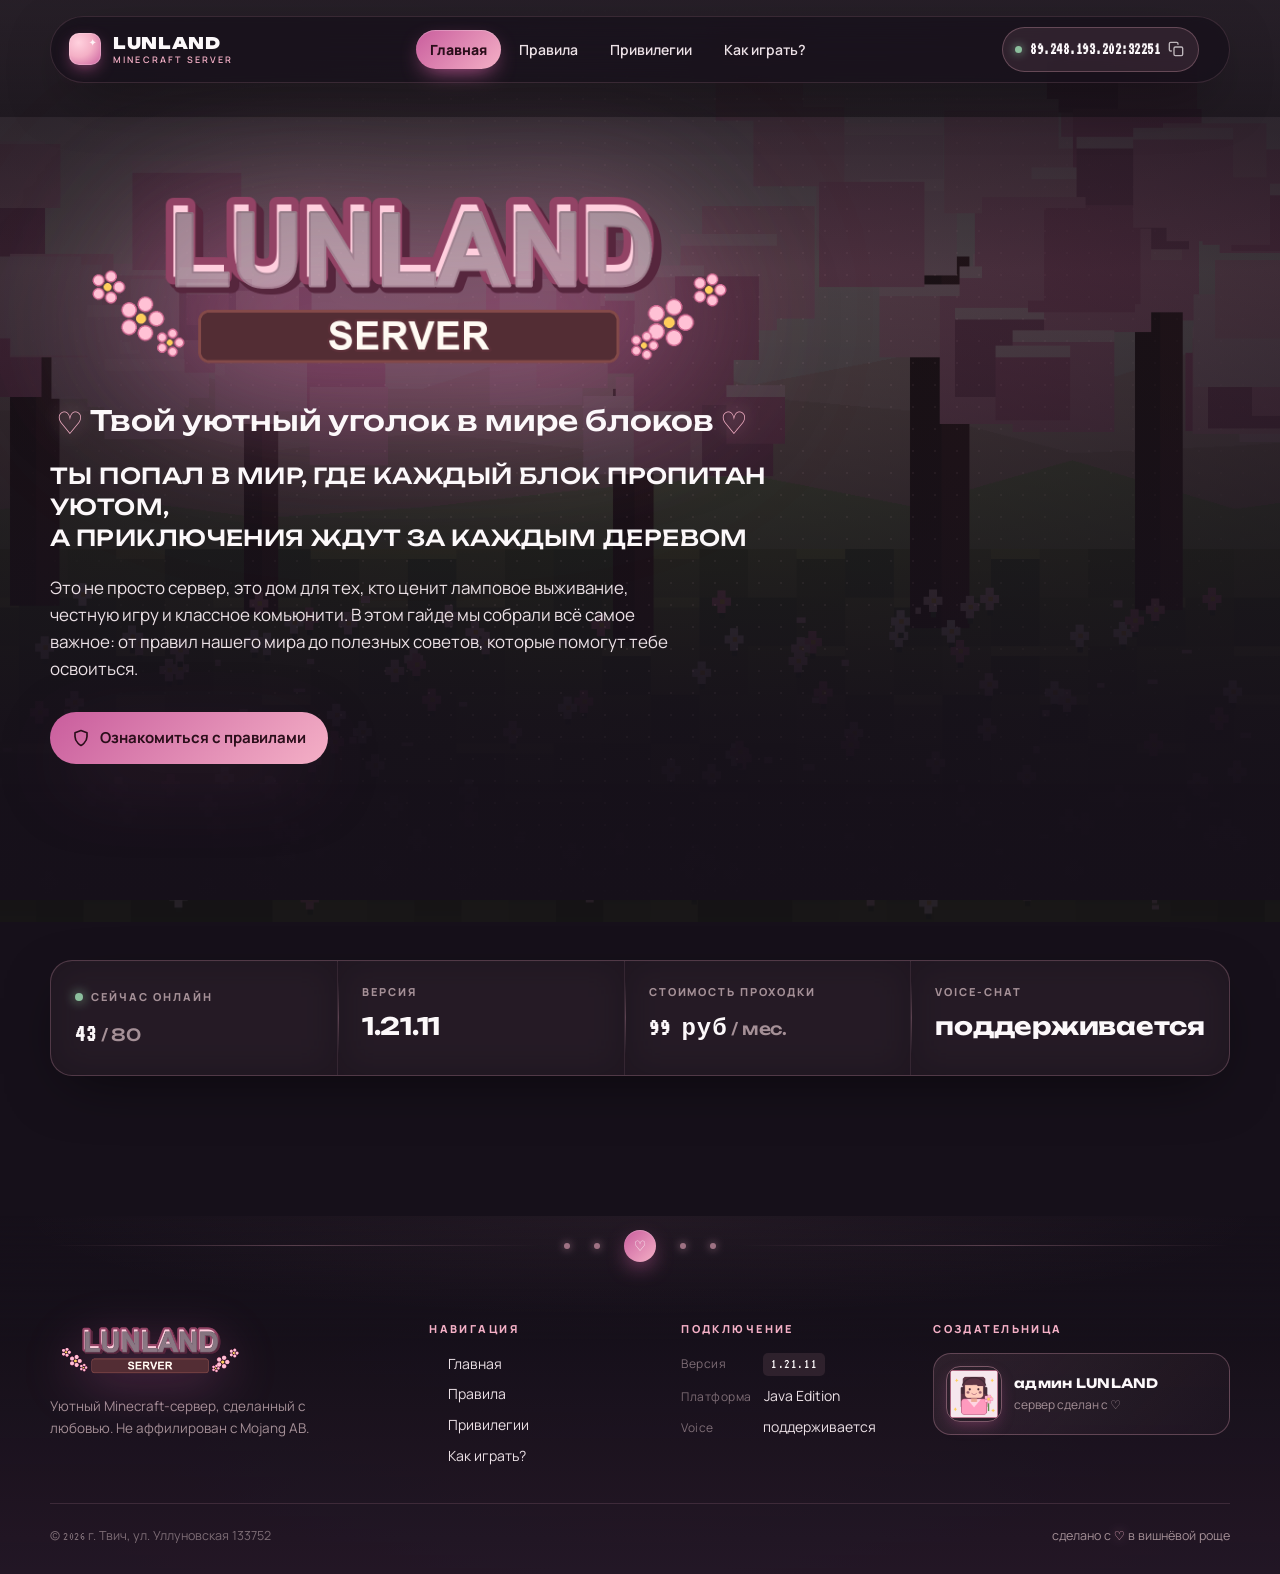
==== commit cd50ab14: "fix(mobile): polish responsive layout" ====
--- a/index.html
+++ b/index.html
@@ -11,7 +11,7 @@
   <link rel="preconnect" href="https://fonts.gstatic.com" crossorigin />
   <link href="https://fonts.googleapis.com/css2?family=Manrope:wght@400;500;600;700;800&family=Unbounded:wght@500;700;900&family=VT323&display=swap" rel="stylesheet" />
   <link rel="icon" type="image/png" href="./assets/logo.png" />
-  <link rel="stylesheet" href="./styles.css" />
+  <link rel="stylesheet" href="./styles.css?v=mobile-11" />
 </head>
 
 <body class="page-home">
@@ -162,6 +162,6 @@
     <span class="toast-text">IP скопирован — приятной игры!</span>
   </div>
 
-  <script src="./app.js" defer></script>
+  <script src="./app.js?v=mobile-11" defer></script>
 </body>
 </html>
--- a/styles.css
+++ b/styles.css
@@ -919,6 +919,9 @@
 .steps-layout > .join-card { position: sticky; top: 110px; }
 .steps {
   display: grid; gap: 14px;
+  margin: 0;
+  padding: 0;
+  list-style: none;
 }
 .steps li {
   display: grid; grid-template-columns: 64px 1fr;
@@ -1429,7 +1432,7 @@
 
 /* server-strip: 4 equal glass cells, no IP (IP lives in header) */
 .server-strip {
-  grid-template-columns: repeat(4, 1fr) !important;
+  grid-template-columns: repeat(4, 1fr);
   border-radius: 22px;
   margin-top: 0 !important;
 }
@@ -1600,11 +1603,102 @@
 .inline-copy:hover { background: rgba(244, 176, 198, 0.20); border-color: var(--pink); }
 .inline-copy code { color: var(--pink); font-size: 16px; padding: 0; background: none; }
 
-/* active nav link */
+/* ===========================================================
+   NAV-PILL — static active highlight + sliding pill on hover
+   =========================================================== */
+.main-nav { position: relative; z-index: 1; }
+.main-nav a {
+  position: relative;
+  z-index: 1;
+  transition: color 200ms var(--ease), background 200ms var(--ease);
+}
+
+/* Static state: active link has solid pink background (visible always,
+   no JS required → no flash on page load / view-transition). */
 .main-nav a.is-active {
   background: linear-gradient(135deg, var(--pink-deep), var(--pink));
   color: #2a0e1a;
   font-weight: 800;
+  box-shadow: 0 8px 22px -8px var(--pink-deep), inset 0 1px 0 rgba(255, 255, 255, 0.25);
+}
+.main-nav a:hover { color: var(--text); }
+.main-nav a.is-active:hover { color: #2a0e1a; }
+
+/* The sliding pill is ONLY a hover indicator — invisible by default. */
+.main-nav .nav-pill {
+  position: absolute;
+  left: 0; top: 50%;
+  height: 36px;
+  transform: translate3d(var(--pill-x, 0), -50%, 0);
+  width: var(--pill-w, 0);
+  background: linear-gradient(135deg, var(--pink-deep), var(--pink));
+  border-radius: var(--radius-pill);
+  box-shadow: 0 8px 22px -8px var(--pink-deep), inset 0 1px 0 rgba(255, 255, 255, 0.25);
+  z-index: -1;
+  transition: transform 420ms cubic-bezier(.45, 1.45, .5, 1), width 420ms cubic-bezier(.45, 1.45, .5, 1), opacity 220ms var(--ease);
+  pointer-events: none;
+  opacity: 0;
+  will-change: transform, width;
+}
+
+/* When hovering anywhere in nav: hide active's static bg, show the pill,
+   and let it ride to whichever link the cursor is over. */
+.main-nav.is-hovering a.is-active {
+  background: transparent;
+  color: var(--text);
+  font-weight: 600;
+  box-shadow: none;
+}
+.main-nav.is-hovering .nav-pill { opacity: 1; }
+.main-nav.is-hovering a.pill-hover {
+  color: #2a0e1a;
+  font-weight: 800;
+}
+
+/* ===========================================================
+   CROSS-PAGE TRANSITIONS (View Transitions API + fallback)
+   =========================================================== */
+@view-transition { navigation: auto; }
+
+::view-transition-old(root) {
+  animation: page-leave 340ms cubic-bezier(.4, 0, .2, 1) both;
+}
+::view-transition-new(root) {
+  animation: page-enter 460ms cubic-bezier(.22, 1, .36, 1) both;
+}
+@keyframes page-leave {
+  from { opacity: 1; transform: translateY(0) scale(1); filter: blur(0); }
+  to   { opacity: 0; transform: translateY(-10px) scale(0.99); filter: blur(6px); }
+}
+@keyframes page-enter {
+  from { opacity: 0; transform: translateY(14px) scale(0.99); filter: blur(8px); }
+  to   { opacity: 1; transform: none; filter: blur(0); }
+}
+
+/* header persists across navigation (no animation on it) */
+.site-header { view-transition-name: site-header; }
+.site-footer { view-transition-name: site-footer; }
+::view-transition-old(site-header),
+::view-transition-new(site-header),
+::view-transition-old(site-footer),
+::view-transition-new(site-footer) {
+  animation: none !important;
+}
+
+/* JS fallback for browsers without View Transitions */
+body.page-leaving {
+  opacity: 0;
+  transform: translateY(-8px);
+  filter: blur(6px);
+  transition: opacity 280ms ease, transform 280ms ease, filter 280ms ease;
+}
+body.page-loaded main,
+body.page-loaded .strip-section {
+  animation: page-enter-fallback 540ms cubic-bezier(.22, 1, .36, 1) both;
+}
+@keyframes page-enter-fallback {
+  from { opacity: 0; transform: translateY(14px); filter: blur(6px); }
+  to   { opacity: 1; transform: none; filter: blur(0); }
 }
 
 /* === IP source of truth: HEADER only (everywhere). Footer never shows IP. === */
@@ -1842,3 +1936,575 @@
   .hero-claim { font-size: 15px; }
 }
 
+/* ---------- mobile interface pass ---------- */
+@media (max-width: 980px) {
+  .main-nav {
+    position: absolute;
+    top: calc(100% + 10px);
+    left: 0;
+    right: 0;
+    z-index: 60;
+    width: 100%;
+    transform: none;
+  }
+
+  .main-nav .nav-pill {
+    display: none;
+  }
+
+  .server-strip {
+    grid-template-columns: repeat(2, minmax(0, 1fr));
+  }
+}
+
+@media (max-width: 640px) {
+  html,
+  body {
+    max-width: 100%;
+  }
+
+  body {
+    font-size: 15px;
+  }
+
+  .petals {
+    z-index: 0;
+  }
+
+  .sparkle {
+    z-index: 0;
+  }
+
+  .hero-content {
+    z-index: 3;
+  }
+
+  main,
+  .site-footer {
+    position: relative;
+    z-index: 2;
+  }
+
+  :root {
+    --content: min(100% - 24px, 420px);
+    --radius: 16px;
+    --radius-lg: 22px;
+  }
+
+  .site-header {
+    top: max(8px, env(safe-area-inset-top));
+    width: calc(100vw - 16px);
+    grid-template-columns: minmax(0, 1fr) auto auto;
+    gap: 8px;
+    padding: 8px;
+    border-radius: 24px;
+  }
+
+  .brand {
+    min-width: 0;
+    gap: 8px;
+  }
+
+  .brand-mark {
+    width: 32px;
+    height: 32px;
+    border-radius: 9px;
+    flex: 0 0 auto;
+  }
+
+  .brand-word {
+    min-width: 0;
+    font-size: clamp(13px, 4.6vw, 16px);
+    line-height: 0.96;
+  }
+
+  .brand-word small {
+    margin-top: 3px;
+    font-size: 7px;
+    letter-spacing: 0.18em;
+  }
+
+  .header-ip {
+    width: 48px;
+    height: 40px;
+    flex: 0 0 48px;
+    justify-content: center;
+    gap: 6px;
+    padding: 0;
+  }
+
+  .header-ip .dot {
+    width: 7px;
+    height: 7px;
+  }
+
+  .menu-toggle {
+    width: 42px;
+    height: 42px;
+    flex: 0 0 42px;
+  }
+
+  .main-nav {
+    display: none;
+    top: calc(100% + 8px);
+    padding: 8px;
+    gap: 4px;
+    border-radius: 22px;
+    background: rgba(22, 16, 26, 0.97);
+    border: 1px solid var(--line-strong);
+    box-shadow: 0 24px 60px -24px rgba(0, 0, 0, 0.85);
+  }
+
+  .main-nav.is-open {
+    display: flex;
+  }
+
+  .main-nav a {
+    display: flex;
+    align-items: center;
+    min-height: 44px;
+    width: 100%;
+    padding: 11px 14px;
+    border-radius: 16px;
+    font-size: 15px;
+    text-align: left;
+  }
+
+  body.page-home .hero {
+    min-height: auto;
+    padding: 112px 0 52px;
+    align-items: flex-start;
+  }
+
+  .hero-content {
+    width: var(--content);
+    align-items: center;
+    text-align: center;
+  }
+
+  .hero-title {
+    max-width: 100%;
+    margin-top: 0;
+  }
+
+  .logo-art {
+    width: min(84vw, 300px);
+    margin: 0 auto;
+  }
+
+  .hero-tagline {
+    max-width: 15ch;
+    margin-top: 14px;
+    font-size: clamp(19px, 6.3vw, 24px);
+    line-height: 1.2;
+  }
+
+  .hero-tagline .heart {
+    margin: 0 3px;
+  }
+
+  .hero-claim {
+    max-width: 28ch;
+    margin-top: 18px;
+    font-size: clamp(14px, 4.9vw, 18px);
+    line-height: 1.28;
+    letter-spacing: 0;
+  }
+
+  .hero-claim br {
+    display: none;
+  }
+
+  .hero-lead {
+    max-width: 32ch;
+    margin-top: 18px;
+    font-size: 15px;
+    line-height: 1.62;
+  }
+
+  .hero-actions {
+    width: 100%;
+    margin-top: 26px;
+  }
+
+  .hero-actions .btn,
+  .buy-block .btn,
+  .join-card .btn {
+    width: 100%;
+    min-height: 52px;
+    justify-content: center;
+    padding: 13px 18px;
+    white-space: normal;
+    text-align: center;
+  }
+
+  .reveal {
+    transform: translateY(10px);
+    filter: none;
+    transition-duration: 360ms;
+  }
+
+  .reveal.is-visible {
+    filter: none;
+  }
+
+  .strip-section {
+    width: var(--content);
+    padding: 30px 0 46px;
+  }
+
+  .server-strip {
+    grid-template-columns: 1fr;
+    gap: 0;
+    border-radius: 20px;
+  }
+
+  .server-strip article {
+    min-height: 84px;
+    padding: 18px 20px;
+    text-align: center;
+  }
+
+  .server-strip article + article::before {
+    left: 18px;
+    right: 18px;
+    top: 0;
+    width: auto;
+    height: 1px;
+    background: linear-gradient(90deg, transparent, var(--line-strong), transparent);
+  }
+
+  .server-strip strong {
+    font-size: clamp(18px, 6vw, 21px);
+    line-height: 1.16;
+    overflow-wrap: normal;
+    word-break: keep-all;
+  }
+
+  .strip-label,
+  .online-cell .strip-label {
+    text-align: center;
+    justify-content: center;
+  }
+
+  .page-banner {
+    height: auto;
+    min-height: 310px;
+    margin-bottom: 42px;
+  }
+
+  .page-banner-content {
+    width: 100%;
+    max-width: 100%;
+    padding: 92px 14px 34px;
+  }
+
+  .page-banner-content .eyebrow {
+    max-width: calc(100vw - 24px);
+    justify-content: center;
+    white-space: normal;
+    text-align: center;
+    font-size: 10px;
+    line-height: 1.35;
+    letter-spacing: 0.13em;
+    padding: 8px 12px;
+  }
+
+  .page-banner-content h1 {
+    max-width: 100%;
+    font-size: clamp(32px, 11vw, 44px);
+    line-height: 1.08;
+    overflow-wrap: anywhere;
+  }
+
+  body[data-page="privileges"] .page-banner-content h1 {
+    font-size: clamp(31px, 10.4vw, 40px);
+  }
+
+  .page-banner-content .banner-sub {
+    max-width: 31ch;
+    font-size: 15px;
+    line-height: 1.5;
+  }
+
+  .page {
+    width: var(--content);
+    padding: 12px 0 54px;
+  }
+
+  .rules-page {
+    gap: 14px;
+  }
+
+  .rules-group {
+    padding: 20px 16px;
+    border-radius: 20px;
+  }
+
+  .rules-group h2 {
+    flex-direction: column;
+    align-items: center;
+    gap: 12px;
+    font-size: clamp(18px, 5.8vw, 22px);
+    line-height: 1.16;
+    text-align: center;
+  }
+
+  .rules-num {
+    width: 36px;
+    height: 36px;
+    flex: 0 0 36px;
+    border-radius: 11px;
+  }
+
+  .rules-group li {
+    grid-template-columns: 42px minmax(0, 1fr);
+    gap: 10px;
+    padding: 12px;
+    font-size: 14px;
+    overflow-wrap: anywhere;
+  }
+
+  .rules-warning {
+    flex-direction: column;
+    align-items: center;
+    padding: 18px;
+    gap: 12px;
+    font-size: 14px;
+    line-height: 1.5;
+    text-align: center;
+  }
+
+  .tier-grid,
+  .tier-grid-4 {
+    gap: 16px;
+  }
+
+  .tier-card {
+    padding: 24px 20px;
+    border-radius: 22px;
+  }
+
+  .tier-card header {
+    flex-direction: column;
+    align-items: center;
+    gap: 12px;
+    text-align: center;
+  }
+
+  .tier-block {
+    width: 48px;
+    height: 48px;
+    border-radius: 13px;
+  }
+
+  .tier-card h3 {
+    font-size: 20px;
+    overflow-wrap: anywhere;
+  }
+
+  .tier-card header p {
+    font-size: 13px;
+  }
+
+  .price {
+    margin: 22px 0 18px;
+    font-size: 32px;
+    text-align: center;
+  }
+
+  .tier-card li {
+    padding: 10px 12px 10px 22px;
+    font-size: 13.5px;
+    overflow-wrap: anywhere;
+  }
+
+  .tier-card li b {
+    white-space: normal;
+  }
+
+  .tier-card code {
+    max-width: 100%;
+    overflow-wrap: anywhere;
+  }
+
+  .buy-block {
+    margin-top: 24px;
+    padding: 24px 18px;
+    border-radius: 22px;
+  }
+
+  .buy-block p {
+    flex-direction: column;
+    gap: 6px;
+    font-size: 15px;
+    line-height: 1.35;
+  }
+
+  .steps-layout {
+    gap: 18px;
+  }
+
+  .steps {
+    gap: 12px;
+  }
+
+  .steps li {
+    grid-template-columns: 1fr;
+    justify-items: center;
+    gap: 14px;
+    padding: 18px 16px;
+    border-radius: 22px;
+    text-align: center;
+  }
+
+  .step-num {
+    width: 44px;
+    height: 44px;
+    border-radius: 14px;
+    font-size: 16px;
+  }
+
+  .steps li h3 {
+    font-size: clamp(17px, 5.3vw, 20px);
+    line-height: 1.22;
+    overflow-wrap: normal;
+    text-align: center;
+  }
+
+  .steps li > div {
+    width: 100%;
+  }
+
+  .step-thumb-btn {
+    max-width: 100%;
+    width: 100%;
+    min-height: 38px;
+    justify-content: center;
+    white-space: normal;
+  }
+
+  .inline-copy {
+    max-width: 100%;
+    vertical-align: middle;
+  }
+
+  .inline-copy code {
+    overflow-wrap: anywhere;
+  }
+
+  .join-card {
+    align-items: center;
+    padding: 22px 18px;
+    border-radius: 22px;
+    text-align: center;
+  }
+
+  .join-card .ip-big {
+    font-size: clamp(25px, 9vw, 32px);
+    overflow-wrap: anywhere;
+    text-align: center;
+  }
+
+  .join-note {
+    justify-content: center;
+    text-align: center;
+  }
+
+  .lightbox {
+    padding: 12px;
+  }
+
+  .lightbox-card {
+    max-height: calc(100vh - 24px);
+    overflow: auto;
+    padding: 18px;
+    border-radius: 22px;
+  }
+
+  .toast {
+    top: calc(max(8px, env(safe-area-inset-top)) + 66px);
+    bottom: auto;
+    width: min(calc(100vw - 32px), 320px);
+    justify-content: center;
+    padding: 12px 16px;
+    border-radius: 18px;
+    text-align: center;
+    transform: translateX(-50%) translateY(-18px);
+  }
+
+  .toast.is-visible {
+    transform: translateX(-50%) translateY(0);
+  }
+
+  .footer-grid-cozy {
+    gap: 24px;
+    text-align: center;
+    justify-items: center;
+  }
+
+  .footer-col-brand .footer-logo {
+    width: 170px;
+    margin-left: auto;
+    margin-right: auto;
+  }
+
+  .footer-col-brand .footer-tagline {
+    max-width: 30ch;
+    margin-left: auto;
+    margin-right: auto;
+  }
+
+  .footer-col ul {
+    align-items: center;
+  }
+
+  .footer-col li {
+    justify-content: center;
+    text-align: center;
+  }
+
+  .footer-col li span {
+    min-width: 0;
+  }
+
+  .creator-card {
+    justify-content: center;
+    text-align: left;
+    width: min(100%, 320px);
+  }
+
+  .footer-bottom-cozy {
+    align-items: center;
+    justify-content: center;
+    text-align: center;
+  }
+}
+
+@media (max-width: 360px) {
+  .site-header {
+    gap: 6px;
+  }
+
+  .brand-mark {
+    width: 30px;
+    height: 30px;
+  }
+
+  .brand-word {
+    font-size: 14px;
+  }
+
+  .brand-word small {
+    font-size: 6.5px;
+  }
+
+  .header-ip {
+    width: 44px;
+    flex-basis: 44px;
+  }
+
+  .page-banner-content h1 {
+    font-size: 32px;
+  }
+}
